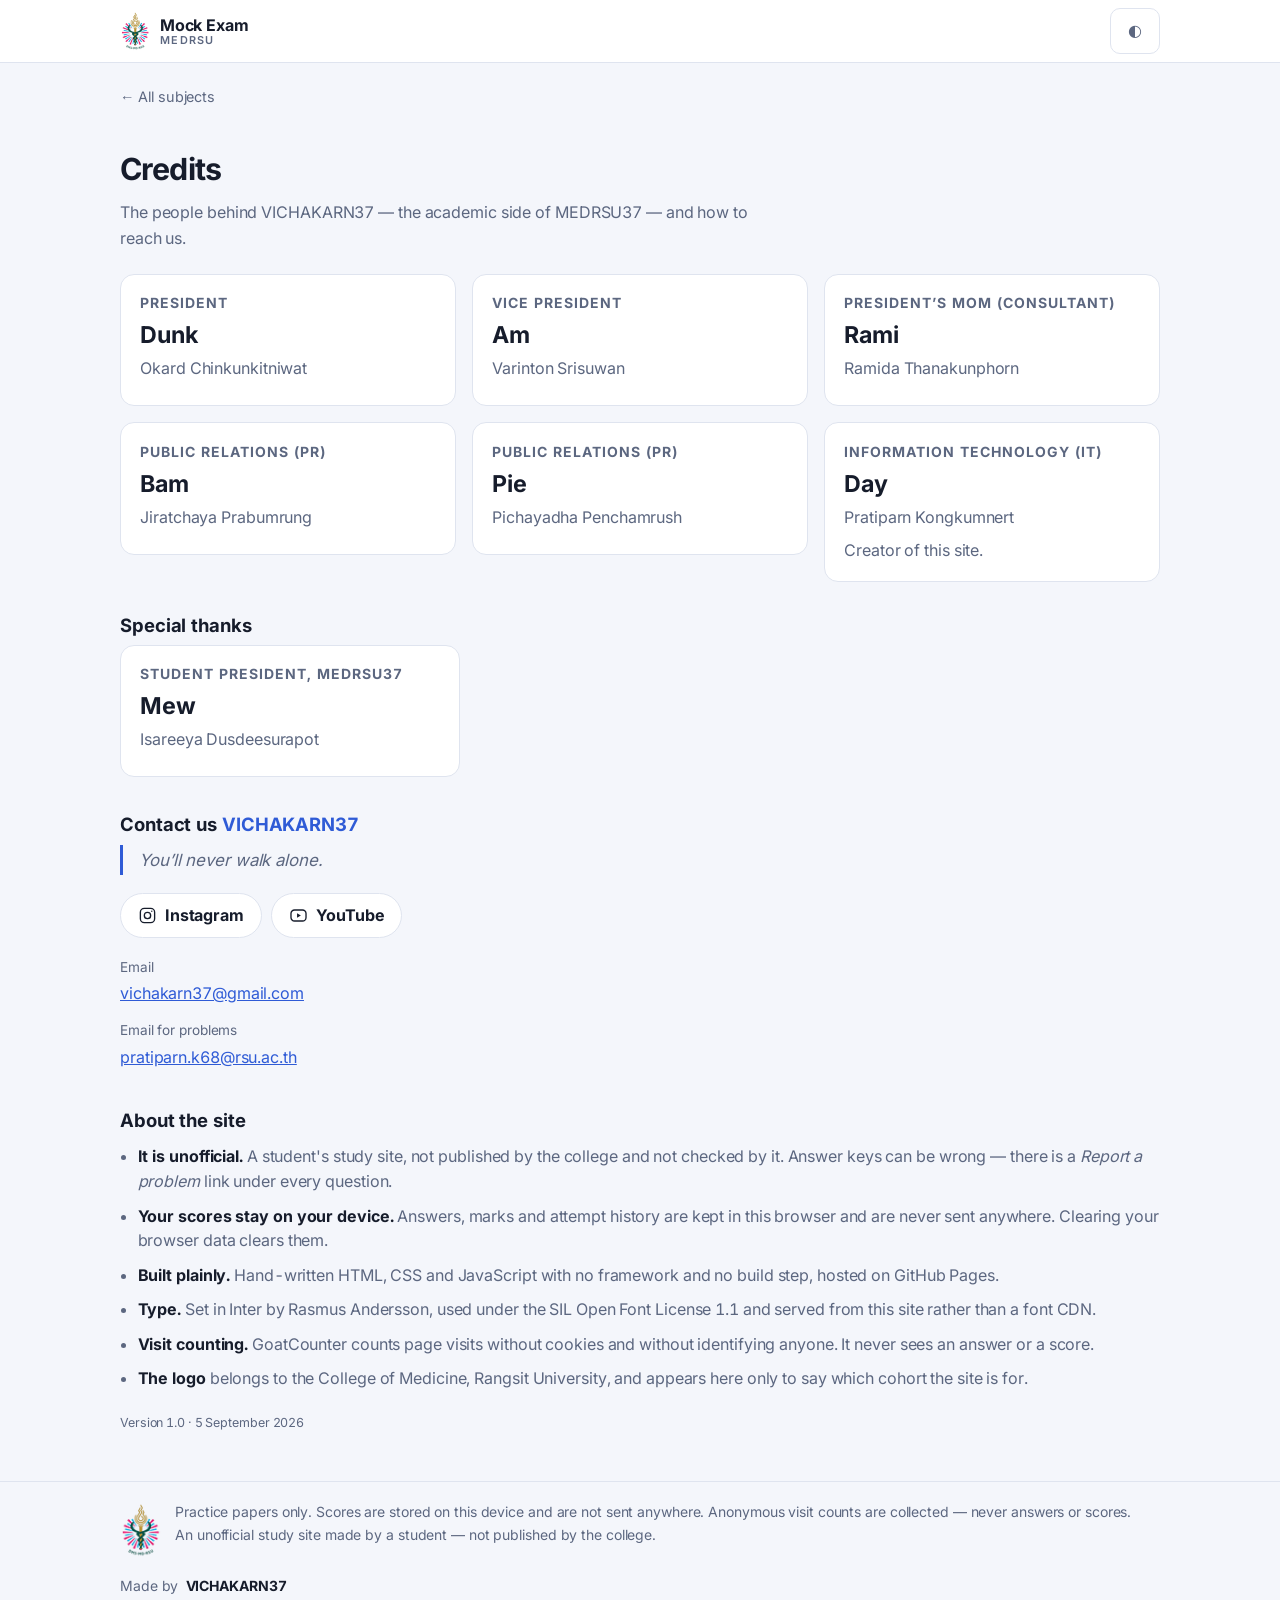
==== credit.html @ d777f61d "Credits page carries the site version Small type under the notes: Version 1.0 · 5 September 2026. Bu" ====
<!DOCTYPE html>
<html lang="en">
<head>
<meta charset="utf-8">
<meta name="viewport" content="width=device-width, initial-scale=1">
<title>Credits · MDS Mock Exam</title>
<link rel="icon" type="image/png" href="assets/img/favicon.png">
<link rel="stylesheet" href="assets/css/style.css">
<script>
/* Set the theme before first paint so dark-mode users never see a white flash. */
(function () {
  var t; try { t = JSON.parse(localStorage.getItem('mds-mock:theme')); } catch (e) {}
  if (!t) t = (window.matchMedia && matchMedia('(prefers-color-scheme: dark)').matches) ? 'dark' : 'light';
  document.documentElement.setAttribute('data-theme', t);
})();
</script>
</head>
<body>
<header class="site-header">
  <div class="wrap header-inner">
    <a class="brand" href="index.html">
      <img class="brand-logo" src="assets/img/medrsu-logo@64.png"
           srcset="assets/img/medrsu-logo@64.png 1x, assets/img/medrsu-logo.png 2x"
           alt="" width="45" height="64">
      <span class="brand-text">
        <span class="brand-name">Mock Exam</span>
        <span class="brand-sub">MEDRSU</span>
      </span>
    </a>
    <button id="themeToggle" class="ghost-btn" type="button" title="Toggle theme">◐</button>
  </div>
</header>

<main class="wrap">
  <nav class="crumb">
    <a href="index.html">← All subjects</a>
  </nav>

  <section class="hero">
    <h1>Credits</h1>
    <p class="lede">The people behind VICHAKARN37 — the academic side of MEDRSU37 —
      and how to reach us.</p>
  </section>

  <section class="credit-page">
    <div class="credit-card">
      <p class="credit-role small">President</p>
      <p class="credit-who">Dunk</p>
      <p class="credit-full muted">Okard Chinkunkitniwat</p>
    </div>

    <div class="credit-card">
      <p class="credit-role small">Vice President</p>
      <p class="credit-who">Am</p>
      <p class="credit-full muted">Varinton Srisuwan</p>
    </div>

    <div class="credit-card">
      <p class="credit-role small">President’s Mom (consultant)</p>
      <p class="credit-who">Rami</p>
      <p class="credit-full muted">Ramida Thanakunphorn</p>
    </div>

    <div class="credit-card">
      <p class="credit-role small">Public Relations (PR)</p>
      <p class="credit-who">Bam</p>
      <p class="credit-full muted">Jiratchaya Prabumrung</p>
    </div>

    <div class="credit-card">
      <p class="credit-role small">Public Relations (PR)</p>
      <p class="credit-who">Pie</p>
      <p class="credit-full muted">Pichayadha Penchamrush</p>
    </div>

    <!-- Tap this one enough times and it turns over. See assets/js/credit.js. -->
    <div class="credit-card egg-card" data-egg="creator">
      <div class="egg-face egg-front">
        <p class="credit-role small">Information Technology (IT)</p>
        <p class="credit-who">Day</p>
        <p class="credit-full muted">Pratiparn Kongkumnert</p>
        <p class="muted">Creator of this site.</p>
      </div>
    </div>
  </section>

  <section class="thanks">
    <h2>Special thanks</h2>
    <div class="credit-thanks">
      <div class="credit-card">
        <p class="credit-role small">Student President, MEDRSU37</p>
        <p class="credit-who">Mew</p>
        <p class="credit-full muted">Isareeya Dusdeesurapot</p>
      </div>
    </div>
  </section>

  <section class="contact">
    <h2>Contact us <span class="contact-who">VICHAKARN37</span></h2>
    <blockquote class="contact-quote">You’ll never walk alone.</blockquote>

    <div class="contact-btns">
      <a class="contact-btn" href="https://www.instagram.com/vichakarn37_/"
         target="_blank" rel="noopener">
        <svg viewBox="0 0 24 24" aria-hidden="true" fill="none" stroke="currentColor"
             stroke-width="1.7" stroke-linecap="round" stroke-linejoin="round">
          <rect x="3" y="3" width="18" height="18" rx="5"/>
          <circle cx="12" cy="12" r="4"/>
          <path d="M17.4 6.6h.01"/>
        </svg>
        Instagram
      </a>
      <a class="contact-btn" href="https://www.youtube.com/@Vichakarn37"
         target="_blank" rel="noopener">
        <svg viewBox="0 0 24 24" aria-hidden="true" fill="none" stroke="currentColor"
             stroke-width="1.7" stroke-linecap="round" stroke-linejoin="round">
          <rect x="2.5" y="5" width="19" height="14" rx="4.5"/>
          <path d="M10.2 9.2v5.6L15 12z" fill="currentColor" stroke="none"/>
        </svg>
        YouTube
      </a>
    </div>

    <dl class="contact-mail">
      <dt>Email</dt>
      <dd><a href="mailto:vichakarn37@gmail.com">vichakarn37@gmail.com</a></dd>
      <dt>Email for problems</dt>
      <dd><a href="mailto:pratiparn.k68@rsu.ac.th">pratiparn.k68@rsu.ac.th</a></dd>
    </dl>
  </section>

  <section class="credit-notes">
    <h2>About the site</h2>
    <ul class="credit-list">
      <li><strong>It is unofficial.</strong> A student's study site, not published
        by the college and not checked by it. Answer keys can be wrong — there is a
        <em>Report a problem</em> link under every question.</li>
      <li><strong>Your scores stay on your device.</strong> Answers, marks and
        attempt history are kept in this browser and are never sent anywhere. Clearing
        your browser data clears them.</li>
      <li><strong>Built plainly.</strong> Hand-written HTML, CSS and JavaScript with
        no framework and no build step, hosted on GitHub Pages.</li>
      <li><strong>Type.</strong> Set in Inter by Rasmus Andersson, used under the
        SIL Open Font License 1.1 and served from this site rather than a font CDN.</li>
      <li><strong>Visit counting.</strong> GoatCounter counts page visits without
        cookies and without identifying anyone. It never sees an answer or a score.</li>
      <li><strong>The logo</strong> belongs to the College of Medicine, Rangsit
        University, and appears here only to say which cohort the site is for.</li>
    </ul>

    <!-- Bumped by hand on each release. Worth having: when someone says the
         site looks wrong, this is how you tell a stale cache from a real bug. -->
    <p class="site-version small muted">Version 1.0 · 5 September 2026</p>
  </section>
</main>

<footer class="site-footer">
  <div class="wrap footer-inner">
    <div class="footer-brand">
      <img src="assets/img/medrsu-logo@64.png"
           srcset="assets/img/medrsu-logo@64.png 1x, assets/img/medrsu-logo.png 2x"
           alt="DMS-MD-RSU" width="45" height="64">
      <p class="muted small">Practice papers only. Scores are stored on this device and are not sent anywhere.<span id="privacyNote"></span><br>
        An unofficial study site made by a student — not published by the college.</p>
    </div>
    <p class="credit small">Made by <strong>VICHAKARN37</strong></p>
  </div>
</footer>

<script src="assets/js/store.js"></script>
<script src="assets/js/theme.js"></script>
<script src="assets/js/credit.js"></script>
<script src="assets/js/analytics.js"></script>
</body>
</html>
---- assets/css/style.css ----
/* ---------- typeface ----------
   Inter, served from this repo rather than from a font CDN. The site promises
   it contacts nobody, and a webfont link would quietly break that: every
   visitor's browser would tell Google's servers who was reading. Three weights,
   Latin only, about 72 KB in total. SIL Open Font License — see
   assets/fonts/Inter-LICENSE.txt. font-display: swap so text is readable
   immediately and simply re-renders when the font lands. */
@font-face {
  font-family: 'Inter'; font-style: normal; font-weight: 400; font-display: swap;
  src: url('../fonts/inter-latin-400-normal.woff2') format('woff2');
}
@font-face {
  font-family: 'Inter'; font-style: normal; font-weight: 600; font-display: swap;
  src: url('../fonts/inter-latin-600-normal.woff2') format('woff2');
}
@font-face {
  font-family: 'Inter'; font-style: normal; font-weight: 700; font-display: swap;
  src: url('../fonts/inter-latin-700-normal.woff2') format('woff2');
}

/* ---------- design tokens ---------- */
:root {
  --bg: #f4f6fb;
  --surface: #ffffff;
  --surface-2: #eef1f8;
  --text: #161c2b;
  --muted: #5c6780;
  --line: #dfe4ef;
  --accent: #2f5bd6;
  --accent-soft: #e5ecff;
  --good: #12855c;
  --good-soft: #dff5eb;
  --bad: #c0362c;
  --bad-soft: #fde8e6;
  --warn: #b0730c;
  --warn-soft: #fdf0d8;
  --shadow: 0 1px 2px rgba(20, 28, 50, .06), 0 8px 24px rgba(20, 28, 50, .07);
  --radius: 14px;
  --maxw: 1080px;
}
:root[data-theme="dark"] {
  --bg: #0e1220;
  --surface: #171d31;
  --surface-2: #202844;
  --text: #eef1f9;
  --muted: #a2acc6;
  --line: #2c3453;
  --accent: #7d9dff;
  --on-accent: #101733;
  --accent-soft: #222e57;
  --good: #48d29b;
  --good-soft: #14332a;
  --bad: #ff8b80;
  --bad-soft: #3a1f1e;
  --warn: #f0c069;
  --warn-soft: #372a13;
  --shadow: 0 1px 2px rgba(0, 0, 0, .4), 0 10px 28px rgba(0, 0, 0, .35);
}

* { box-sizing: border-box; }
html, body { margin: 0; padding: 0; }
body {
  background: var(--bg);
  color: var(--text);
  font: 16px/1.6 'Inter', -apple-system, BlinkMacSystemFont, "Segoe UI", Roboto,
        "Helvetica Neue", Arial, sans-serif;
  -webkit-font-smoothing: antialiased;
  /* Inter's own spacing, and figures that line up in a column of scores. */
  letter-spacing: -.006em;
  font-variant-numeric: tabular-nums;
}
.wrap { max-width: var(--maxw); margin: 0 auto; padding: 0 20px; }
.hidden { display: none !important; }
.muted { color: var(--muted); }
.small { font-size: .875rem; }
h1, h2, h3 { line-height: 1.25; margin: 0 0 .4em; }
h1 { font-size: 1.9rem; letter-spacing: -.02em; }
h2 { font-size: 1.15rem; }
a { color: var(--accent); }

/* ---------- buttons ---------- */
button, .primary-btn, .secondary-btn, .ghost-btn {
  font: inherit; cursor: pointer; border-radius: 10px;
  padding: .6rem 1.05rem; border: 1px solid transparent;
  transition: background .15s, border-color .15s, transform .05s;
  text-decoration: none; display: inline-flex; align-items: center; gap: .4rem;
}
button:active { transform: translateY(1px); }
.primary-btn { background: var(--accent); color: var(--on-accent, #fff); font-weight: 600; }
.primary-btn:hover { filter: brightness(1.07); }
.secondary-btn { background: var(--surface); color: var(--text); border-color: var(--line); }
.secondary-btn:hover { background: var(--surface-2); }
.ghost-btn { background: transparent; color: var(--muted); border-color: var(--line); }
.ghost-btn:hover { background: var(--surface-2); color: var(--text); }
.small.primary-btn, .small.secondary-btn, .ghost-btn.small { padding: .4rem .8rem; font-size: .875rem; }
button:disabled { opacity: .45; cursor: not-allowed; }

.card {
  background: var(--surface);
  border: 1px solid var(--line);
  border-radius: var(--radius);
  box-shadow: var(--shadow);
  padding: 1.5rem;
}

/* ---------- home ---------- */
.site-header { border-bottom: 1px solid var(--line); background: var(--surface); }
.header-inner { display: flex; align-items: center; justify-content: space-between; height: 62px; }
.brand {
  display: flex; align-items: center; gap: .65rem; font-weight: 700;
  color: inherit; text-decoration: none;      /* it is a link on the subject page */
}
/* The mark is finely detailed — rays, a caduceus, lettering — so it needs
   room to read as anything but a smudge. */
.brand-logo { height: 42px; width: auto; display: block; }
.brand-text { display: flex; flex-direction: column; line-height: 1.15; }
.brand-name { letter-spacing: -.01em; }
.brand-sub {
  font-size: .68rem; font-weight: 600; letter-spacing: .12em;
  color: var(--muted); text-transform: uppercase;
}
.footer-brand { display: flex; align-items: flex-start; gap: .9rem; min-width: 0; }
.footer-brand img { height: 58px; width: auto; flex: none; }
.footer-brand p { margin: 0; }
.hero { padding: 2.6rem 0 1.4rem; max-width: 640px; }
.lede { color: var(--muted); margin: 0; }

.subject-grid { padding-bottom: 1rem; }
.course { margin-bottom: 2.4rem; }

/* ---------- first screen: subjects by year ---------- */
.year { margin-bottom: 2.4rem; }
.year-head {
  display: flex; align-items: baseline; justify-content: space-between;
  gap: 1rem; flex-wrap: wrap; margin-bottom: .9rem;
  border-bottom: 1px solid var(--line); padding-bottom: .5rem;
}
.year-title {
  margin: 0; font-size: .82rem; text-transform: uppercase; letter-spacing: .09em;
  color: var(--muted); font-weight: 700;
}
.course-card {
  background: var(--surface); border: 1px solid var(--line); border-radius: var(--radius);
  box-shadow: var(--shadow); padding: 1.25rem; text-align: left; color: inherit;
  text-decoration: none; transition: transform .12s, border-color .12s;
  display: flex; flex-direction: column; gap: .7rem; align-items: stretch;
  border-left: 3px solid var(--card-accent, var(--accent));
}
.course-card:hover { transform: translateY(-2px); border-color: var(--card-accent, var(--accent)); }
.course-card .name { font-size: 1.05rem; font-weight: 650; }
.course-card .sub { margin-top: .15rem; }
/* An emoji renders differently on every device; a disc of the subject's colour
   around it gives it a consistent size and footing, and carries the colour. */
.course-icon {
  flex: none; width: 46px; height: 46px; border-radius: 13px;
  display: grid; place-items: center; font-size: 1.45rem; line-height: 1;
  background: var(--surface-2);
  background: color-mix(in srgb, var(--card-accent, var(--accent)) 15%, var(--surface));
}
.card-titles { min-width: 0; }
.course-go {
  margin-top: auto; font-size: .85rem; font-weight: 600;
  color: var(--card-accent, var(--accent));
}

/* ---------- second screen: one subject's papers ---------- */
.crumb { padding-top: 1.4rem; font-size: .9rem; }
.crumb a { color: var(--muted); text-decoration: none; }
.crumb a:hover { color: var(--text); }

/* The subject's own colour, washed across the top of its page. Browsers
   without color-mix keep the plain background, which is what it looked like
   before, so nothing is lost. */
.course-banner {
  border-bottom: 1px solid var(--line);
  background: var(--surface);
  background: color-mix(in srgb, var(--card-accent, var(--accent)) 9%, var(--bg));
  margin-bottom: 1.8rem;
}
.course-hero { display: flex; align-items: center; gap: 1.1rem; padding-bottom: 1.8rem; }
.course-hero h1 { margin-bottom: .25rem; }
.course-hero-icon {
  flex: none; width: 58px; height: 58px; border-radius: 16px;
  display: grid; place-items: center; font-size: 1.9rem; line-height: 1;
  background: var(--surface);
  background: color-mix(in srgb, var(--card-accent, var(--accent)) 16%, var(--surface));
  border: 1px solid var(--line);
  border-color: color-mix(in srgb, var(--card-accent, var(--accent)) 30%, var(--line));
}
@media (max-width: 480px) {
  .course-hero-icon { width: 46px; height: 46px; font-size: 1.5rem; border-radius: 13px; }
  .course-hero { gap: .8rem; }
}

/* ---------- links out to Drive and Notion ---------- */
.resources { padding-bottom: 2rem; }
.resources-title {
  font-size: .82rem; text-transform: uppercase; letter-spacing: .09em;
  color: var(--muted); font-weight: 700; margin: 0 0 .8rem;
  border-bottom: 1px solid var(--line); padding-bottom: .5rem;
}
.resource-row {
  display: grid; gap: 1rem;
  grid-template-columns: repeat(auto-fit, minmax(240px, 1fr));
}
.resource-card {
  display: flex; align-items: center; gap: .85rem;
  background: var(--surface); border: 1px solid var(--line); border-radius: var(--radius);
  padding: .95rem 1.1rem; text-decoration: none; color: inherit;
  transition: transform .12s, border-color .12s;
}
.resource-card:hover { transform: translateY(-2px); border-color: var(--accent); }
.resource-icon { font-size: 1.5rem; line-height: 1; }
.resource-text { display: flex; flex-direction: column; gap: .1rem; min-width: 0; }
.resource-name { font-weight: 650; }
.resource-go { margin-left: auto; color: var(--muted); font-size: 1.1rem; }
.course-head {
  display: flex; align-items: baseline; justify-content: space-between;
  gap: 1rem; flex-wrap: wrap; margin-bottom: .8rem;
  border-bottom: 1px solid var(--line); padding-bottom: .5rem;
}
.course-title { margin: 0; font-size: 1.05rem; letter-spacing: .01em; }
.course-title::before {
  content: ''; display: inline-block; width: 10px; height: 10px; border-radius: 3px;
  background: var(--card-accent, var(--accent)); margin-right: .55rem;
}
.subset-title {
  display: flex; align-items: baseline; justify-content: space-between;
  gap: 1rem; flex-wrap: wrap;
  font-size: .82rem; text-transform: uppercase; letter-spacing: .07em;
  color: var(--muted); font-weight: 700;
  margin: 1.4rem 0 .6rem;
}
.subset-title:first-of-type { margin-top: .2rem; }
.subset-count { text-transform: none; letter-spacing: 0; font-weight: 400; }
.course-grid {
  display: grid; gap: 1rem;
  grid-template-columns: repeat(auto-fill, minmax(270px, 1fr));
}
.card-head { display: flex; gap: .7rem; align-items: flex-start; }
/* Drawn icons take the colour of whatever they sit in, so a paper's icon is
   its subject's colour without anything being said twice. */
.icon-svg { width: 100%; height: 100%; display: block; }
.icon.has-icon { color: var(--card-accent, var(--accent)); }
.paper-icon.has-icon {
  flex: none; width: 34px; height: 34px; padding: 5px;
  border-radius: 10px;
  background: var(--surface-2);
  background: color-mix(in srgb, var(--card-accent, var(--accent)) 12%, var(--surface));
}
.course-icon.has-icon { padding: 11px; }
.course-hero-icon.has-icon { padding: 13px; }
.exam-title { display: flex; align-items: center; gap: .45rem; }
.title-icon { flex: none; width: 20px; height: 20px; }
.title-icon.has-icon { color: var(--accent); }
.chip.badge {
  background: var(--card-accent, var(--accent)); color: #fff;
  font-weight: 700; letter-spacing: .04em; text-transform: uppercase; font-size: .7rem;
}
:root[data-theme="dark"] .chip.badge { color: var(--surface); }
.card-head .icon { font-size: 1.6rem; line-height: 1.2; }
.subject-card .sub { margin-top: .1rem; }
.subject-card {
  background: var(--surface); border: 1px solid var(--line); border-radius: var(--radius);
  box-shadow: var(--shadow); padding: 1.25rem; text-align: left; color: inherit;
  text-decoration: none; transition: transform .12s, border-color .12s;
  display: flex; flex-direction: column; gap: .55rem; align-items: stretch;
  border-top: 3px solid var(--card-accent, var(--accent));
}
.subject-card:hover { background: var(--surface); transform: translateY(-2px); border-color: var(--card-accent, var(--accent)); }
.subject-card .icon { font-size: 1.7rem; }
.subject-card .name { font-size: 1.15rem; font-weight: 650; }
/* Papers describe themselves at very different lengths, and one long
   description used to stretch its whole row, leaving its neighbours mostly
   blank. Both the subtitle and the description are clamped so the cards stay
   comparable; the full text is on the paper's own start screen. */
/* Not flex: 1 — line-clamp is ignored on an element a flex parent has
   stretched, and the text then gets cropped mid-line instead of ending in an
   ellipsis. The chips take the slack instead, which also lines them up along
   the bottom of a row of cards. */
.subject-card .desc {
  color: var(--muted); font-size: .9rem;
  display: -webkit-box; -webkit-box-orient: vertical; -webkit-line-clamp: 4;
  line-clamp: 4; overflow: hidden;
}
.subject-card .chips { margin-top: auto; }
.subject-card .sub {
  display: -webkit-box; -webkit-box-orient: vertical; -webkit-line-clamp: 2;
  line-clamp: 2; overflow: hidden;
}
.chips { display: flex; flex-wrap: wrap; gap: .4rem; }
.chip {
  background: var(--surface-2); border-radius: 999px; padding: .18rem .6rem;
  font-size: .78rem; color: var(--muted); white-space: nowrap;
  max-width: 100%; overflow: hidden; text-overflow: ellipsis;
}
.chip.best { background: var(--good-soft); color: var(--good); font-weight: 600; }
.chip.best.below { background: var(--bad-soft); color: var(--bad); }
.chip.resume { background: var(--warn-soft); color: var(--warn); font-weight: 600; }
/* Question count and length: what you compare papers by, so they read as
   quiet metadata under the title rather than as another pill to scan past. */
.card-facts { margin-top: .15rem; font-variant-numeric: tabular-nums; }
.subject-card .sub { color: var(--muted); }

.stats-panel { padding-bottom: 3rem; }
.stats-head { display: flex; align-items: center; justify-content: space-between; gap: 1rem; }
.history-list { display: grid; gap: .5rem; }
.history-row {
  display: flex; align-items: center; justify-content: space-between; gap: 1rem;
  background: var(--surface); border: 1px solid var(--line); border-radius: 10px; padding: .7rem 1rem;
}
.history-row .score { font-weight: 700; }
.history-row .score.pass { color: var(--good); }
.history-row .score.fail { color: var(--bad); }
.site-footer { border-top: 1px solid var(--line); padding: 1.2rem 0 1.6rem; }
.footer-inner {
  display: flex; align-items: center; justify-content: space-between;
  gap: 1rem; flex-wrap: wrap;
}
.footer-inner p { margin: 0; }
.credit {
  color: var(--muted); white-space: nowrap;
  display: inline-flex; align-items: center; gap: .45rem;
}
.credit strong { color: var(--text); font-weight: 650; }
/* The way through to the credits page: small enough to be a footnote on the
   footer line, big enough to be a tap target on a phone. */
.credit-link {
  display: inline-flex; align-items: center; justify-content: center;
  width: 26px; height: 26px; flex: none;
  border: 1px solid var(--line); border-radius: 50%;
  color: var(--muted); text-decoration: none;
  transition: color .12s, border-color .12s;
}
.credit-link svg { width: 15px; height: 15px; display: block; }
.credit-link:hover, .credit-link:focus-visible { color: var(--accent); border-color: var(--accent); }

/* ---------- the credits page ---------- */
.credit-page {
  display: grid; gap: 1rem; margin-bottom: 2rem;
  grid-template-columns: repeat(auto-fit, minmax(260px, 1fr));
  /* Each card as tall as its own contents: one member has a note under their
     name, and stretching the whole row to match leaves the others hollow. */
  align-items: start;
}
.credit-card {
  background: var(--surface); border: 1px solid var(--line);
  border-radius: var(--radius); padding: 1.1rem 1.2rem;
}
.credit-card p { margin: 0; }
.credit-role {
  color: var(--muted); text-transform: uppercase;
  letter-spacing: .07em; font-weight: 650;
}
/* The nickname is what anyone in the cohort would actually call them, so it
   leads and the full name sits under it. */
.credit-who { font-size: 1.45rem; font-weight: 700; margin: .15rem 0 .1rem !important; }
.credit-full { margin-bottom: .4rem !important; }
.credit-card .muted + .muted { margin-top: .5rem !important; }

/* One card on its own, held to the width of a card in the grid above rather
   than stretched across the page as a lone full-width column would be. */
.credit-thanks {
  display: grid; grid-template-columns: minmax(0, 340px);
  margin-bottom: 2.2rem;
}

/* ---------- contact ---------- */
.contact { margin-bottom: 2.4rem; }
.contact h2 { margin-bottom: .2rem; }
.contact-who { color: var(--accent); }
.contact-quote {
  margin: .6rem 0 1.1rem; padding: .1rem 0 .1rem 1rem;
  border-left: 3px solid var(--accent);
  color: var(--muted); font-size: 1.05rem; font-style: italic;
}
.contact-btns { display: flex; flex-wrap: wrap; gap: .6rem; margin-bottom: 1.2rem; }
.contact-btn {
  display: inline-flex; align-items: center; gap: .5rem;
  background: var(--surface); border: 1px solid var(--line); border-radius: 999px;
  padding: .55rem 1.05rem; text-decoration: none; color: inherit; font-weight: 650;
  transition: transform .12s, border-color .12s, color .12s;
}
.contact-btn svg { width: 19px; height: 19px; flex: none; }
.contact-btn:hover, .contact-btn:focus-visible {
  transform: translateY(-2px); border-color: var(--accent); color: var(--accent);
}
/* Label above value, so a long address never has to share a line with its
   label on a phone. */
.contact-mail { margin: 0; display: grid; gap: .15rem; }
.contact-mail dt { color: var(--muted); font-size: .85rem; }
.contact-mail dd { margin: 0 0 .7rem; }
.contact-mail dd:last-child { margin-bottom: 0; }
.contact-mail a { color: var(--accent); overflow-wrap: anywhere; }

/* ---------- the credits-page easter egg ----------
   One card turns over to a photo when it is tapped enough times. The back is
   absolutely positioned, so the card keeps the height of its front and the
   grid does not shift when it flips. */
.egg-card { position: relative; perspective: 900px; cursor: pointer; user-select: none; }
.egg-face { transition: transform .5s cubic-bezier(.4, .1, .3, 1); backface-visibility: hidden; }
.egg-back {
  position: absolute; inset: 0; overflow: hidden;
  border-radius: var(--radius); transform: rotateY(180deg);
}
.egg-card.flipped .egg-front { transform: rotateY(180deg); }
.egg-card.flipped .egg-back { transform: rotateY(360deg); }
/* The card is a wide, short letterbox, so a portrait gets cropped to a band
   across it. Sitting that band above centre keeps a face in it rather than a
   chin and a collar. */
.egg-photo {
  width: 100%; height: 100%; display: block;
  object-fit: cover; object-position: center 32%;
}
/* A scrim under the words, so the line reads on a dark photo and a light one. */
.egg-caption {
  position: absolute; left: 0; right: 0; bottom: 0; margin: 0;
  padding: 1.6rem .9rem .7rem; color: #fff; font-weight: 650; font-size: .92rem;
  background: linear-gradient(to top, rgba(0, 0, 0, .72), rgba(0, 0, 0, 0));
}
@keyframes egg-nudge {
  0%, 100% { transform: scale(1); }
  40%      { transform: scale(.975); }
}
.egg-card.nudge:not(.flipped) { animation: egg-nudge .18s ease-out; }
@media (prefers-reduced-motion: reduce) {
  /* No turn and no squeeze: the photo simply appears. */
  .egg-face, .egg-card.flipped .egg-front, .egg-card.flipped .egg-back { transition: none; transform: none; }
  .egg-card.flipped .egg-front { visibility: hidden; }
  .egg-card.nudge:not(.flipped) { animation: none; }
}

.credit-notes { margin-bottom: 3rem; }
/* Quieter than the notes above it: something to read out when a page looks
   wrong, not something to notice on the way past. */
.site-version {
  margin: 1.4rem 0 0; font-size: .78rem;
  font-variant-numeric: tabular-nums;
}
.credit-list { margin: .8rem 0 0; padding-left: 1.1rem; display: grid; gap: .6rem; }
.credit-list li { color: var(--muted); line-height: 1.55; }
.credit-list strong { color: var(--text); }

/* ---------- start screen: which lectures to sit ---------- */
.lecture-head {
  display: flex; align-items: baseline; justify-content: space-between; gap: 1rem;
}
.lecture-head h2 { margin: 0; }
.lecture-options {
  display: grid; gap: .5rem; margin: .8rem 0 .6rem;
  grid-template-columns: repeat(auto-fill, minmax(240px, 1fr));
}
.lecture-opt {
  display: flex; align-items: flex-start; gap: .6rem; min-width: 0;
  background: var(--surface-2); border: 1px solid var(--line); border-radius: 10px;
  padding: .6rem .75rem; cursor: pointer;
}
.lecture-opt.selected { border-color: var(--accent); }
.lecture-opt input { margin: .15rem 0 0; flex: none; accent-color: var(--accent); }
.lecture-opt-text { display: flex; flex-direction: column; gap: .1rem; min-width: 0; }
.lecture-opt-name { font-size: .9rem; }

/* ---------- the companion ----------
   A study buddy — a photo from assets/img/companion/, or a drawn cat when
   there are none — that climbs into the corner after a long quiet spell on one
   question. It sits above the page but takes no clicks except its own, so it
   can never swallow a tap meant for an answer or the Next button. */
.companion {
  position: fixed; right: 16px; bottom: 18px; z-index: 30;
  display: flex; align-items: flex-end; gap: .5rem;
  color: var(--accent); cursor: pointer;
  transition: opacity .25s, transform .25s;
}
.companion.hidden { display: none !important; }
.companion-face { display: block; }
.cat-svg { width: 62px; height: auto; }
/* A photo is shown whole, never cropped: half of these have writing on them,
   and a square crop would cut the joke in half. So it keeps its own shape and
   is only bounded — tall ones by the height, wide ones by the width. */
.companion-photo {
  width: auto; height: auto;
  max-width: 132px; max-height: 104px;
  border-radius: 12px; background: var(--surface);
  border: 2px solid var(--surface); box-shadow: var(--shadow);
}
.companion-bubble {
  margin: 0 0 .6rem; max-width: 46vw;
  background: var(--surface); color: var(--text);
  border: 1px solid var(--line); border-radius: 12px 12px 2px 12px;
  box-shadow: var(--shadow); padding: .5rem .7rem;
  font-size: .82rem; line-height: 1.35;
}
/* A picture that already has writing on it comes with no bubble at all. */
.companion-bubble.gone { display: none; }

/* It arrives the size of the page and shrinks into the corner over a couple of
   seconds. Scaling from its own bottom-right corner means it grows up and
   across the page and lands back exactly where it rests, with no drift. */
@keyframes cat-arrive {
  /* It holds at full size for the first stretch — an ease that starts fast
     swallows the big moment in a blink — then comes down and settles. */
  0%   { transform: scale(var(--cat-scale, 6)); opacity: .13; }
  22%  { transform: scale(calc(var(--cat-scale, 6) * .88)); opacity: .26; }
  65%  { opacity: .62; }
  92%  { transform: scale(.95); opacity: 1; }
  100% { transform: scale(1); opacity: 1; }
}
@keyframes cat-blink {
  0%, 92%, 100% { transform: scaleY(1); }
  95%           { transform: scaleY(.12); }
}
/* The bubble waits for the cat to be nearly down before speaking. */
@keyframes cat-speak {
  0%, 72% { opacity: 0; transform: translateY(6px); }
  100%    { opacity: 1; transform: translateY(0); }
}
.companion.is-in .companion-face {
  transform-origin: 100% 100%;
  animation: cat-arrive 3s cubic-bezier(.45, .05, .3, 1) both;
}
.companion.is-in .companion-bubble { animation: cat-speak 3s ease-out both; }
.cat-eye { transform-box: fill-box; transform-origin: center; animation: cat-blink 5.5s infinite; }
.cat-eye:last-of-type { animation-delay: .12s; }

@media (prefers-reduced-motion: reduce) {
  .companion.is-in .companion-face,
  .companion.is-in .companion-bubble { animation: none; }
  .cat-eye { animation: none; }
}
@media (max-width: 560px) {
  .cat-svg { width: 50px; }
  .companion-photo { max-width: 104px; max-height: 84px; }
  .companion { right: 10px; bottom: 12px; }
  .companion-bubble { max-width: 50vw; font-size: .78rem; }
}

/* ---------- results: how each lecture went ---------- */
.breakdown {
  background: var(--surface); border: 1px solid var(--line); border-radius: var(--radius);
  box-shadow: var(--shadow); padding: 1.25rem; margin-bottom: 1.5rem;
  /* The review list is a grid, and a grid item will not shrink below its own
     content unless told to. Without this the longest lecture name — which does
     not wrap — widens the whole page on a phone. */
  min-width: 0;
}
.breakdown-head h2 { margin: 0 0 .25rem; font-size: 1.05rem; }
.breakdown-head p { margin: 0 0 1rem; }
.breakdown-list { display: grid; gap: .8rem; }
.breakdown-list { min-width: 0; }
.breakdown-row { min-width: 0; }
.breakdown-label {
  display: flex; align-items: baseline; justify-content: space-between;
  gap: .8rem; margin-bottom: .3rem; min-width: 0;
}
.breakdown-name {
  font-size: .92rem; min-width: 0;
  overflow: hidden; text-overflow: ellipsis; white-space: nowrap;
}
.breakdown-score { font-size: .85rem; font-weight: 650; white-space: nowrap; margin-left: auto; }
.breakdown-drill {
  flex: none; border: 1px solid var(--line); background: var(--surface-2);
  color: var(--muted); border-radius: 999px; padding: .1rem .6rem;
  font-size: .78rem; font-weight: 600; cursor: pointer; font-family: inherit;
}
.breakdown-drill:hover { border-color: var(--accent); color: var(--accent); }
.subset-note { margin: -.4rem 0 .8rem; font-size: .9rem; }
.breakdown-bar {
  height: 8px; border-radius: 999px; background: var(--surface-2); overflow: hidden;
}
.breakdown-fill { height: 100%; border-radius: 999px; }
.breakdown-row.bad  .breakdown-fill  { background: var(--bad); }
.breakdown-row.warn .breakdown-fill  { background: var(--warn); }
.breakdown-row.good .breakdown-fill  { background: var(--good); }
.breakdown-row.bad  .breakdown-score { color: var(--bad); }
.breakdown-row.warn .breakdown-score { color: var(--warn); }
.breakdown-row.good .breakdown-score { color: var(--good); }

/* ---------- exam chrome ---------- */
.exam-body { padding-top: 0; }
.exam-header { position: sticky; top: 0; z-index: 20; background: var(--surface); border-bottom: 1px solid var(--line); }
.exam-header-inner {
  max-width: 1240px; margin: 0 auto; padding: .7rem 20px;
  display: flex; align-items: center; justify-content: space-between; gap: 1rem;
}
.exam-id { display: flex; align-items: center; gap: .8rem; min-width: 0; flex: 1; }
.exam-id > div { min-width: 0; }
.back-link {
  text-decoration: none; font-size: 1.2rem; color: var(--muted);
  border: 1px solid var(--line); border-radius: 8px; padding: .1rem .55rem;
}
.exam-title { font-weight: 650; white-space: nowrap; overflow: hidden; text-overflow: ellipsis; }
.exam-tools { display: flex; align-items: center; gap: .5rem; flex: none; }
.timer {
  font-variant-numeric: tabular-nums; font-weight: 700; font-size: 1.05rem;
  background: var(--surface-2); border-radius: 8px; padding: .35rem .7rem; min-width: 88px; text-align: center;
}
.timer.warning { background: var(--warn-soft); color: var(--warn); }
.timer.danger { background: var(--bad-soft); color: var(--bad); animation: pulse 1s infinite; }
@keyframes pulse { 50% { opacity: .55; } }
.progress-rail { height: 3px; background: var(--surface-2); }
.progress-fill { height: 100%; width: 0; background: var(--accent); transition: width .25s; }

.screen { padding: 1.6rem 0 3rem; }
.intro-card { max-width: 720px; margin: 0 auto; }
.fact-list { list-style: none; padding: 0; margin: 1.2rem 0; display: grid; gap: .5rem; grid-template-columns: repeat(auto-fit, minmax(150px, 1fr)); }
.fact-list li { background: var(--surface-2); border-radius: 10px; padding: .7rem .9rem; }
.fact-list .k { display: block; font-size: .75rem; text-transform: uppercase; letter-spacing: .06em; color: var(--muted); }
.fact-list .v { font-weight: 650; }
.pace { margin: 1.4rem 0; }
.pace h2 { font-size: .8rem; text-transform: uppercase; letter-spacing: .07em; color: var(--muted); }
.pace-options { display: flex; flex-wrap: wrap; gap: .4rem; margin: .5rem 0 .6rem; }
.pace-btn {
  background: var(--surface); border: 1px solid var(--line); color: var(--text);
  border-radius: 10px; padding: .45rem .85rem; font-size: .9rem;
}
.pace-btn:hover { border-color: var(--accent); background: var(--accent-soft); }
.pace-btn.selected {
  background: var(--accent); border-color: var(--accent);
  color: var(--on-accent, #fff); font-weight: 650;
}
.pace p { margin: 0; }
.mode-options { display: grid; gap: .5rem; grid-template-columns: repeat(auto-fit, minmax(230px, 1fr)); margin-top: .5rem; }
.mode-btn {
  display: block; text-align: left; background: var(--surface); color: var(--text);
  border: 1px solid var(--line); border-radius: 12px; padding: .8rem .9rem;
}
.mode-btn:hover { border-color: var(--accent); background: var(--accent-soft); }
.mode-btn.selected { border-color: var(--accent); box-shadow: inset 0 0 0 1px var(--accent); background: var(--accent-soft); }
.mode-name { display: block; font-weight: 650; margin-bottom: .1rem; }
.mode-blurb { display: block; font-size: .82rem; color: var(--muted); line-height: 1.45; }
.mode-btn.selected .mode-blurb { color: var(--text); opacity: .8; }

/* practice mode: the answer revealed under the question */
.option.is-correct { border-color: var(--good); background: var(--good-soft); }
.option.is-chosen-wrong { border-color: var(--bad); background: var(--bad-soft); }
.option .mark { margin-left: auto; font-size: .8rem; font-weight: 650; white-space: nowrap; padding-left: .6rem; }
.option.is-correct .mark { color: var(--good); }
.option.is-chosen-wrong .mark { color: var(--bad); }
.reveal { margin-top: 1rem; padding-top: .9rem; border-top: 1px solid var(--line); }
.reveal .explanation { margin-top: .6rem; }
.timer.tally { background: var(--accent-soft); color: var(--accent); }

/* ---------- question reports ---------- */
.report-btn {
  background: none; border: 0; padding: .35rem 0; margin-top: .9rem;
  color: var(--muted); font-size: .8rem; text-decoration: underline;
  text-underline-offset: 3px; align-self: flex-start;
}
.report-btn:hover { color: var(--bad); }
.review-item .report-btn { margin-top: .6rem; }
.report-issues { display: grid; gap: .4rem; margin: .9rem 0; }
.report-issues .pace-btn { text-align: left; justify-content: flex-start; }
.report-comment {
  width: 100%; font: inherit; padding: .7rem .9rem; border-radius: 10px;
  border: 1px solid var(--line); background: var(--surface); color: var(--text);
  resize: vertical; margin-bottom: .6rem;
}
.report-comment:focus, .report-name:focus { outline: 2px solid var(--accent); outline-offset: 1px; }
.report-target { margin: 0 0 .2rem; }
#reportModal .modal-box { max-width: 480px; }
.toast {
  position: fixed; left: 50%; bottom: 24px; transform: translateX(-50%);
  background: var(--text); color: var(--bg); padding: .7rem 1.1rem;
  border-radius: 10px; box-shadow: var(--shadow); z-index: 60;
  font-size: .9rem; max-width: calc(100vw - 40px); text-align: center;
  transition: opacity .5s;
}
.toast.leaving { opacity: 0; }

.rules ul { color: var(--muted); padding-left: 1.1rem; margin: .4rem 0 0; }
.rules li { margin-bottom: .3rem; }
.intro-actions { display: flex; flex-wrap: wrap; gap: .6rem; margin-top: 1.6rem; }

/* ---------- paper layout ---------- */
.exam-layout {
  max-width: 1240px; margin: 0 auto; padding: 1.4rem 20px 3rem;
  display: grid; gap: 1.2rem; grid-template-columns: minmax(0, 1fr) 250px; align-items: start;
}
.question-card { min-height: 340px; }
.q-meta {
  display: flex; align-items: flex-start; justify-content: space-between;
  gap: .8rem; margin-bottom: .9rem;
}
.q-number { font-size: .8rem; text-transform: uppercase; letter-spacing: .07em; color: var(--muted); font-weight: 650; flex: none; padding-top: .15rem; }
.q-tags { display: flex; gap: .4rem; flex-wrap: wrap; justify-content: flex-end; min-width: 0; }
.q-tags .chip.section { max-width: 22ch; }
/* The paper's header is cramped, so a lecture name is clipped short there. The
   review card is the full width of the page, so it can show the whole name —
   and knowing the lecture is the point of the tag. It still truncates on a
   narrow screen, where .chip's own max-width takes over. */
.review-item .q-tags .chip.section { max-width: none; }
.passage {
  background: var(--surface-2); border-left: 3px solid var(--accent);
  border-radius: 8px; padding: .8rem 1rem; margin-bottom: 1rem; white-space: pre-wrap;
}
.q-warning {
  display: flex; gap: .55rem; align-items: flex-start;
  background: var(--warn-soft); color: var(--warn);
  border-radius: 10px; padding: .6rem .8rem; margin-bottom: .9rem;
  font-size: .85rem; line-height: 1.45;
}
.q-warning-icon { flex: none; font-size: .95rem; line-height: 1.35; }
.review-item .q-warning { margin: .4rem 0 .8rem; }
.q-stem { font-size: 1.1rem; font-weight: 550; margin-bottom: 1.1rem; white-space: pre-wrap; }
.q-image { max-width: 100%; border-radius: 10px; border: 1px solid var(--line); margin-bottom: 1rem; }
.options { display: grid; gap: .55rem; }
.option {
  display: flex; gap: .75rem; align-items: flex-start; cursor: pointer;
  border: 1px solid var(--line); border-radius: 10px; padding: .8rem .9rem; background: var(--surface);
}
.option:hover { border-color: var(--accent); background: var(--accent-soft); }
.option input { margin: .25rem 0 0; accent-color: var(--accent); flex: none; }
.option.selected { border-color: var(--accent); background: var(--accent-soft); }
.option .letter { font-weight: 700; flex: none; min-width: 1.2em; }
.short-input {
  width: 100%; font: inherit; padding: .7rem .9rem; border-radius: 10px;
  border: 1px solid var(--line); background: var(--surface); color: var(--text);
}
.short-input:focus { outline: 2px solid var(--accent); outline-offset: 1px; }
.hint { margin-top: .6rem; }

.question-nav { display: flex; gap: .6rem; margin-top: 1rem; flex-wrap: wrap; }
.question-nav .primary-btn { margin-left: auto; }
.flagged-on { background: var(--warn-soft); color: var(--warn); border-color: var(--warn); }

.palette { position: sticky; top: 84px; }
.palette-title { font-size: .8rem; text-transform: uppercase; letter-spacing: .07em; color: var(--muted); }
.palette-grid { display: grid; grid-template-columns: repeat(5, 1fr); gap: .4rem; margin-bottom: .9rem; }
.palette-grid.sec-label { display: block; }
.pal-section { grid-column: 1 / -1; font-size: .72rem; text-transform: uppercase; letter-spacing: .06em; color: var(--muted); margin-top: .5rem; }
.pal-btn {
  padding: .45rem 0; border-radius: 8px; border: 1px solid var(--line);
  background: var(--surface); font-size: .85rem; justify-content: center;
}
.pal-btn.answered { background: var(--accent-soft); border-color: var(--accent); color: var(--accent); font-weight: 650; }
.pal-btn.flagged { border-color: var(--warn); box-shadow: inset 0 -3px 0 var(--warn); }
.pal-btn.current { outline: 2px solid var(--text); outline-offset: 1px; }
.legend { list-style: none; padding: 0; margin: 0 0 .6rem; display: grid; gap: .3rem; font-size: .8rem; color: var(--muted); }
.legend li { display: flex; align-items: center; gap: .5rem; }
.dot { width: 12px; height: 12px; border-radius: 4px; border: 1px solid var(--line); display: inline-block; }
.dot.answered { background: var(--accent-soft); border-color: var(--accent); }
.dot.flagged { border-color: var(--warn); box-shadow: inset 0 -3px 0 var(--warn); }

/* ---------- results ---------- */
.result-card { text-align: center; }
.score-ring {
  width: 150px; height: 150px; border-radius: 50%; margin: .5rem auto 1rem;
  display: grid; place-items: center; background: conic-gradient(var(--ring-color) var(--ring-deg), var(--surface-2) 0);
}
.score-ring .inner {
  width: 118px; height: 118px; border-radius: 50%; background: var(--surface);
  display: grid; place-items: center; line-height: 1.1;
}
.score-ring .pct { font-size: 2.1rem; font-weight: 700; }
.score-ring .of { font-size: .78rem; color: var(--muted); }
.verdict { font-weight: 700; letter-spacing: .06em; text-transform: uppercase; font-size: .95rem; }
.verdict.pass { color: var(--good); }
.verdict.fail { color: var(--bad); }
.result-stats { display: flex; flex-wrap: wrap; gap: .5rem; justify-content: center; margin: 1rem 0; }
.result-actions { display: flex; gap: .6rem; justify-content: center; flex-wrap: wrap; }
.review-list { display: grid; gap: .8rem; margin-top: 1.6rem; }
/* Same as the breakdown panel: a grid item will not shrink below its own
   content unless told to, and the lecture tag inside is a long unbroken name. */
.review-item { border-left: 4px solid var(--line); min-width: 0; }
.review-item .q-meta { min-width: 0; }
.review-item.correct { border-left-color: var(--good); }
.review-item.wrong { border-left-color: var(--bad); }
.review-item.blank { border-left-color: var(--muted); }
.tag { border-radius: 999px; padding: .15rem .6rem; font-size: .75rem; font-weight: 650; }
.tag.correct { background: var(--good-soft); color: var(--good); }
.tag.wrong { background: var(--bad-soft); color: var(--bad); }
.tag.blank { background: var(--surface-2); color: var(--muted); }
.answer-line { margin: .35rem 0; }
.answer-line .k { color: var(--muted); font-size: .85rem; margin-right: .35rem; }
.explanation { background: var(--surface-2); border-radius: 10px; padding: .8rem .9rem; margin-top: .7rem; white-space: pre-wrap; }
.opt-review { display: grid; gap: .35rem; margin: .6rem 0; }
.opt-review div { padding: .45rem .7rem; border-radius: 8px; border: 1px solid var(--line); }
.opt-review .is-correct { background: var(--good-soft); border-color: var(--good); }
.opt-review .is-chosen-wrong { background: var(--bad-soft); border-color: var(--bad); }

/* ---------- modal ---------- */
.modal { position: fixed; inset: 0; background: rgba(9, 13, 25, .55); display: grid; place-items: center; z-index: 50; padding: 20px; }
.modal-box { max-width: 420px; width: 100%; }
.modal-actions { display: flex; gap: .6rem; justify-content: flex-end; margin-top: 1.2rem; }

@media (max-width: 860px) {
  .exam-layout { grid-template-columns: minmax(0, 1fr); }
  .palette { position: static; order: -1; }
  .palette.collapsed { display: none; }
  .palette-grid { grid-template-columns: repeat(8, 1fr); }
  h1 { font-size: 1.55rem; }
}
/* The navigator folds away at any width, so the toggle is always offered and
   the question takes the whole width when it is gone. */
.palette.collapsed { display: none; }
/* Wider than the question had with the navigator beside it — hiding it is
   meant to give the question room — but still short of a full-width line of
   text on a big monitor. */
body.palette-off .exam-layout { grid-template-columns: minmax(0, 1fr); max-width: 1080px; }
@media (max-width: 620px) {
  .exam-header-inner { padding: .55rem 14px; gap: .5rem; }
  .exam-sub { display: none; }
  .exam-title { font-size: .95rem; }
  .timer { min-width: 0; padding: .3rem .5rem; font-size: .95rem; }
  .back-link { padding: .05rem .45rem; }
  .exam-tools { gap: .35rem; }
  .exam-tools .ghost-btn.small, .exam-tools .primary-btn.small { padding: .35rem .55rem; font-size: .8rem; }
  .exam-layout, .wrap { padding-left: 14px; padding-right: 14px; }
  .card { padding: 1.1rem; }
  .question-nav .primary-btn { margin-left: 0; width: 100%; justify-content: center; }
}
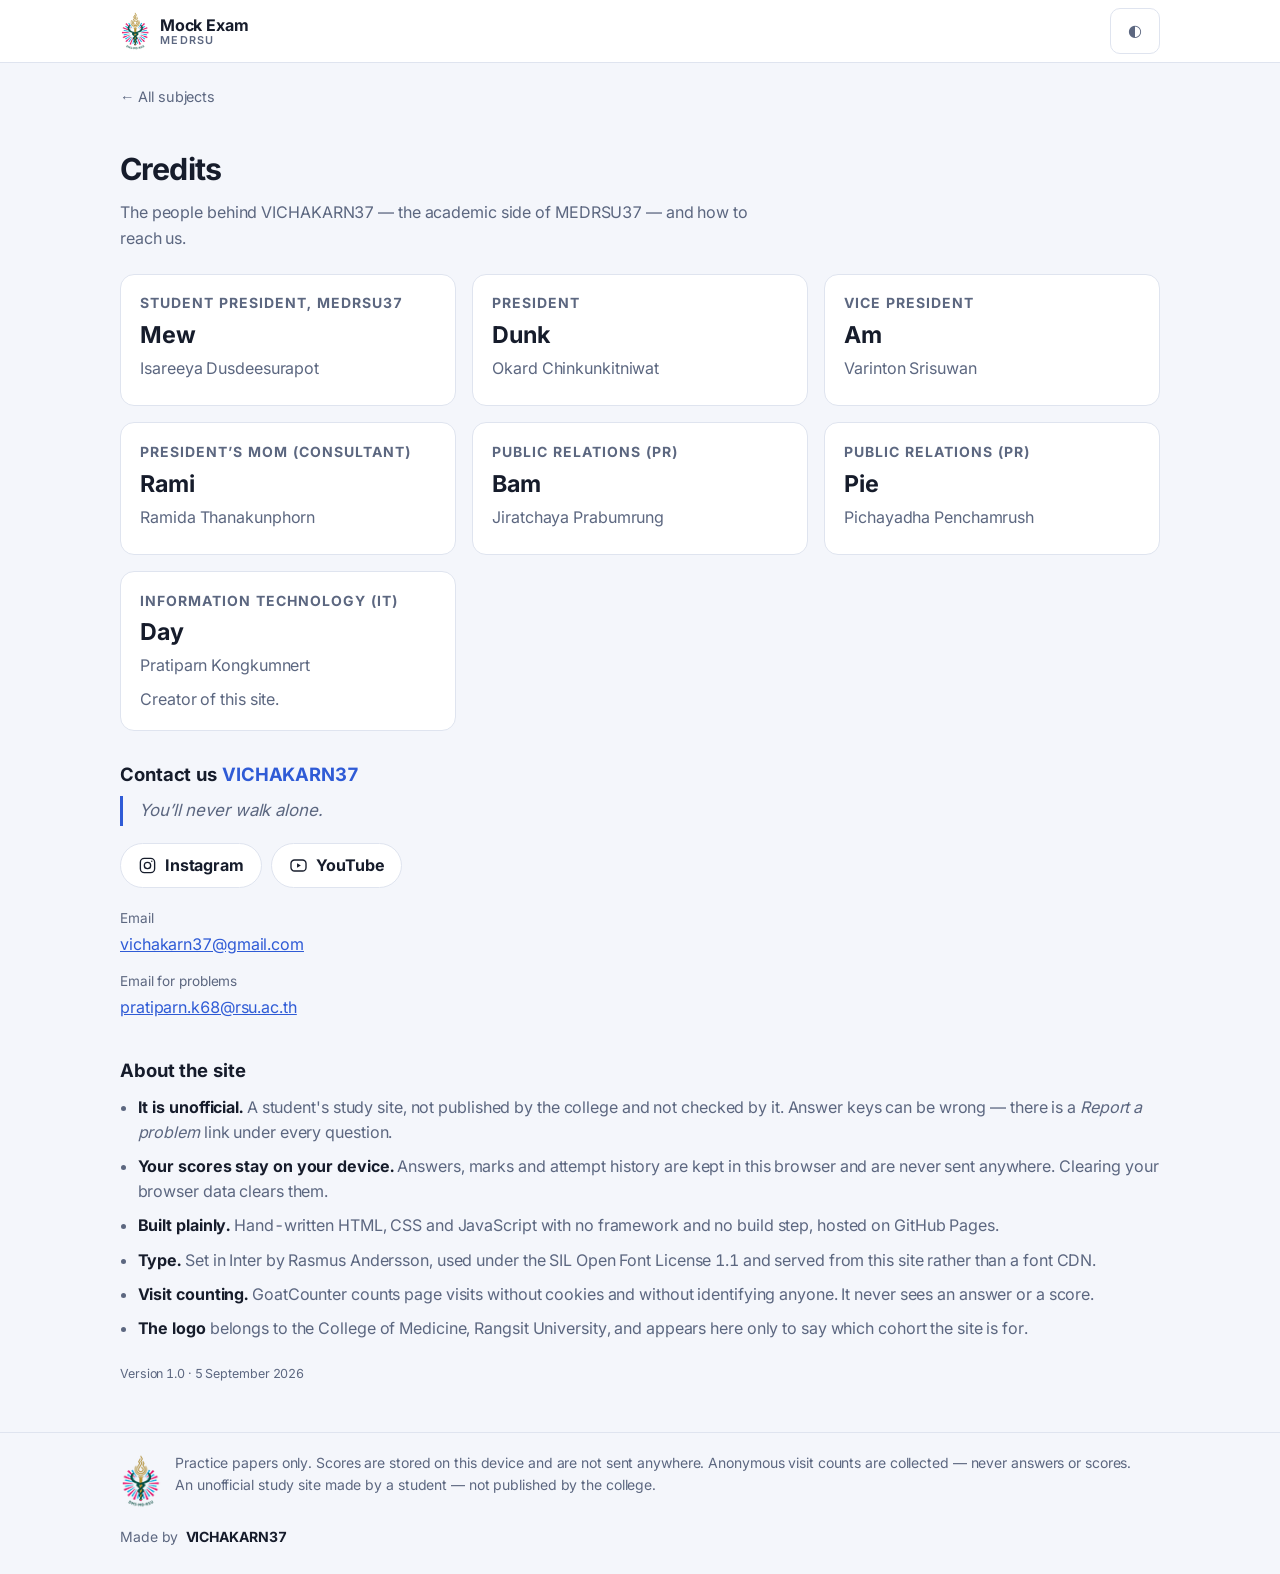
==== commit 5144d6ce: "Mew joins the committee rather than sitting in a section of her own Moved into the grid with everyon" ====
--- a/credit.html
+++ b/credit.html
@@ -44,6 +44,12 @@
 
   <section class="credit-page">
     <div class="credit-card">
+      <p class="credit-role small">Student President, MEDRSU37</p>
+      <p class="credit-who">Mew</p>
+      <p class="credit-full muted">Isareeya Dusdeesurapot</p>
+    </div>
+
+    <div class="credit-card">
       <p class="credit-role small">President</p>
       <p class="credit-who">Dunk</p>
       <p class="credit-full muted">Okard Chinkunkitniwat</p>
@@ -80,17 +86,6 @@
         <p class="credit-who">Day</p>
         <p class="credit-full muted">Pratiparn Kongkumnert</p>
         <p class="muted">Creator of this site.</p>
-      </div>
-    </div>
-  </section>
-
-  <section class="thanks">
-    <h2>Special thanks</h2>
-    <div class="credit-thanks">
-      <div class="credit-card">
-        <p class="credit-role small">Student President, MEDRSU37</p>
-        <p class="credit-who">Mew</p>
-        <p class="credit-full muted">Isareeya Dusdeesurapot</p>
       </div>
     </div>
   </section>
@@ -169,6 +164,7 @@
 
 <script src="assets/js/store.js"></script>
 <script src="assets/js/theme.js"></script>
+<script src="assets/js/photos.js"></script>
 <script src="assets/js/credit.js"></script>
 <script src="assets/js/analytics.js"></script>
 </body>
--- a/assets/css/style.css
+++ b/assets/css/style.css
@@ -357,13 +357,6 @@
 .credit-who { font-size: 1.45rem; font-weight: 700; margin: .15rem 0 .1rem !important; }
 .credit-full { margin-bottom: .4rem !important; }
 .credit-card .muted + .muted { margin-top: .5rem !important; }
-
-/* One card on its own, held to the width of a card in the grid above rather
-   than stretched across the page as a lone full-width column would be. */
-.credit-thanks {
-  display: grid; grid-template-columns: minmax(0, 340px);
-  margin-bottom: 2.2rem;
-}
 
 /* ---------- contact ---------- */
 .contact { margin-bottom: 2.4rem; }
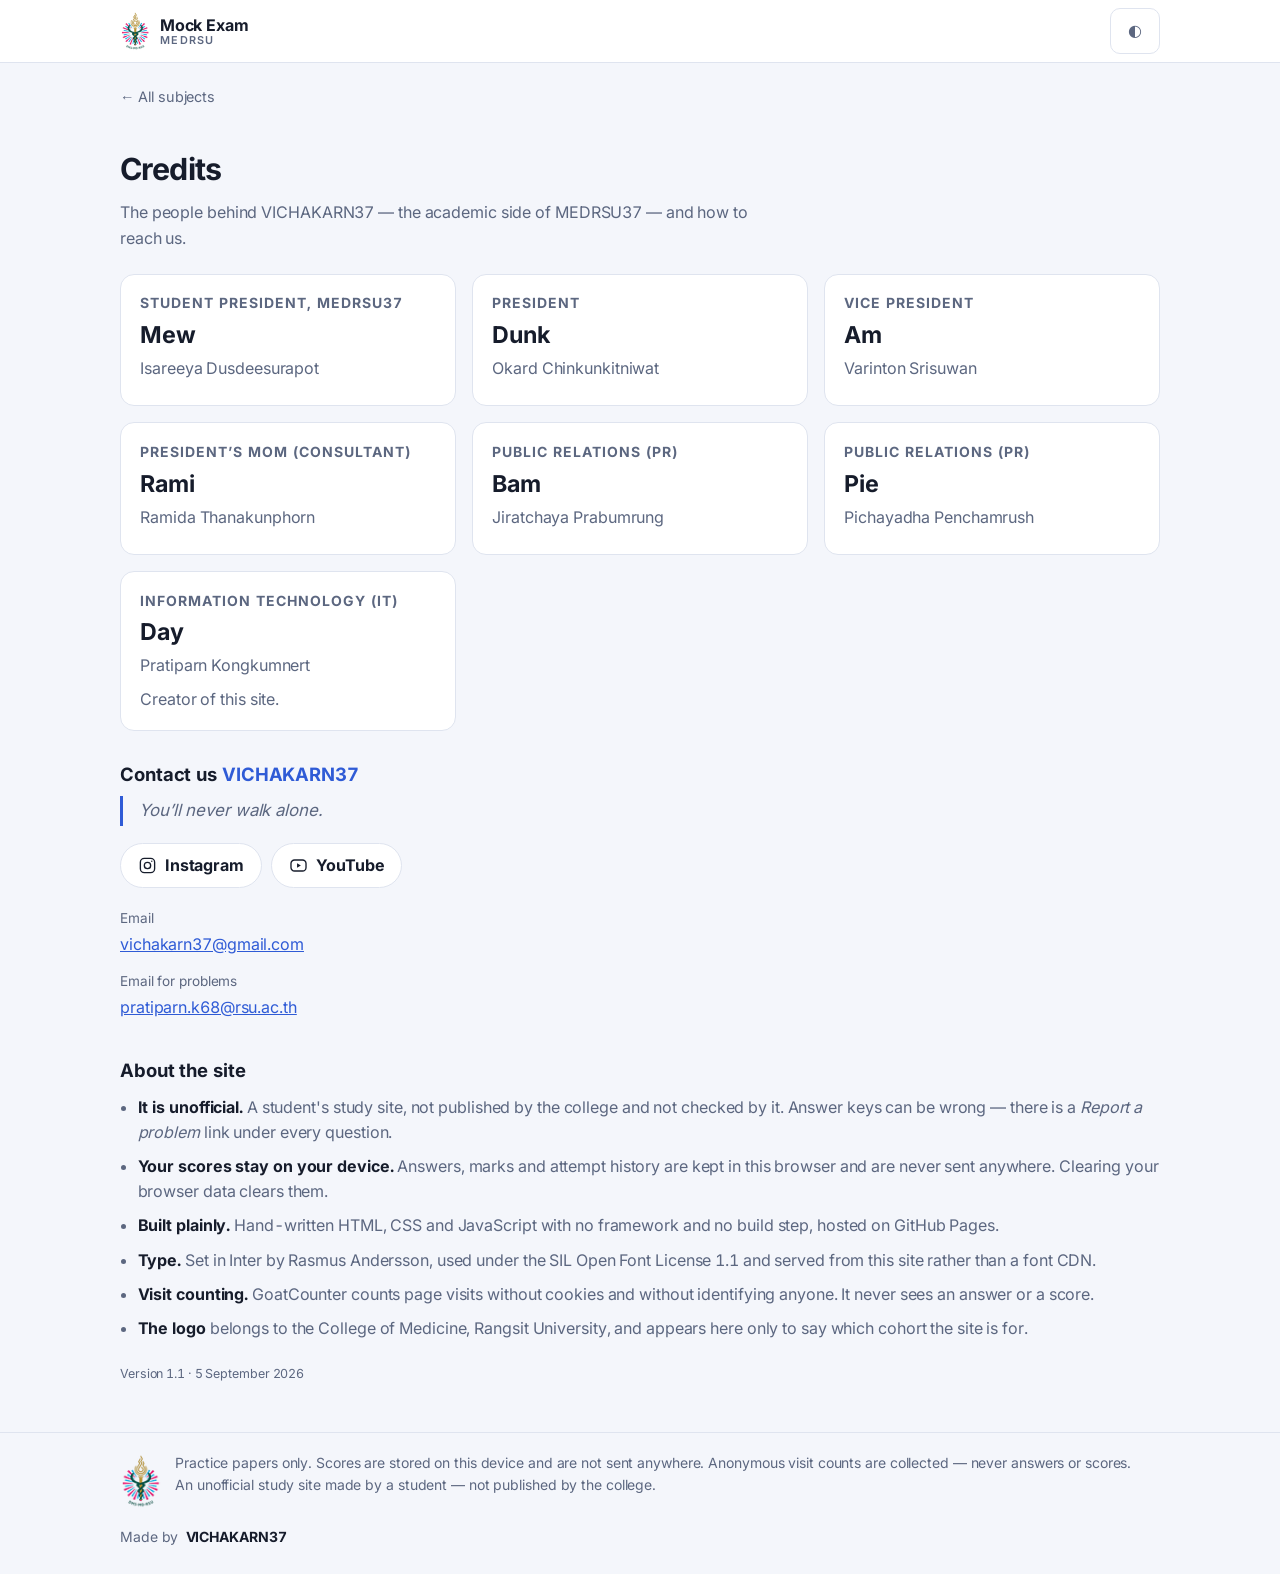
==== commit f7b265b0: "The egg no longer dies when a browser is one version behind Reported as "spam the card and nothing h" ====
--- a/credit.html
+++ b/credit.html
@@ -145,7 +145,7 @@
 
     <!-- Bumped by hand on each release. Worth having: when someone says the
          site looks wrong, this is how you tell a stale cache from a real bug. -->
-    <p class="site-version small muted">Version 1.0 · 5 September 2026</p>
+    <p class="site-version small muted">Version 1.1 · 5 September 2026</p>
   </section>
 </main>
 
@@ -164,7 +164,6 @@
 
 <script src="assets/js/store.js"></script>
 <script src="assets/js/theme.js"></script>
-<script src="assets/js/photos.js"></script>
 <script src="assets/js/credit.js"></script>
 <script src="assets/js/analytics.js"></script>
 </body>
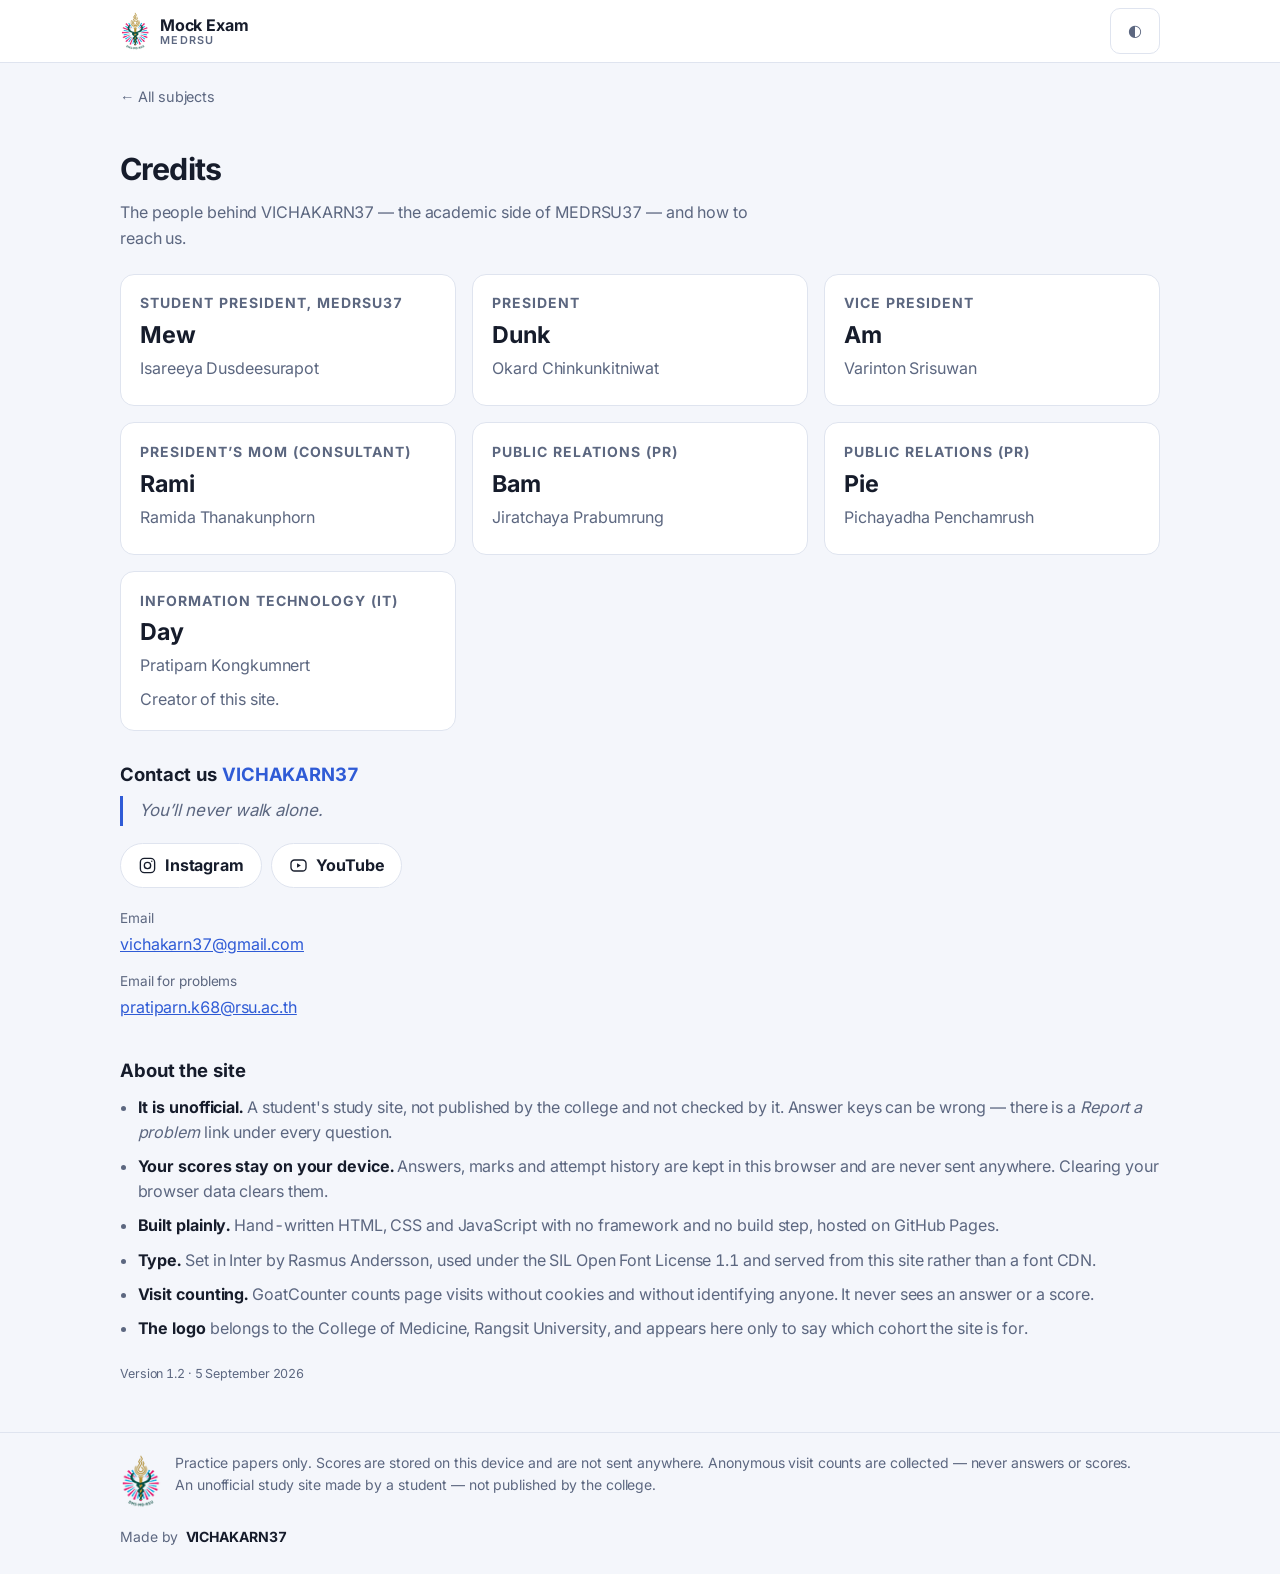
==== commit 62afbbc4: "Every name card turns over, not just Day's Each of the seven carries its own egg now, counting its o" ====
--- a/credit.html
+++ b/credit.html
@@ -42,45 +42,60 @@
       and how to reach us.</p>
   </section>
 
+  <!-- Every card turns over when it is tapped enough times in a row, to a
+       picture named after the person: day-1.jpg, mew-1.jpg and so on in
+       assets/img/creator/. A card with no picture there does nothing.
+       See assets/js/credit.js. -->
   <section class="credit-page">
-    <div class="credit-card">
-      <p class="credit-role small">Student President, MEDRSU37</p>
-      <p class="credit-who">Mew</p>
-      <p class="credit-full muted">Isareeya Dusdeesurapot</p>
+    <div class="credit-card egg-card" data-egg="mew">
+      <div class="egg-face egg-front">
+        <p class="credit-role small">Student President, MEDRSU37</p>
+        <p class="credit-who">Mew</p>
+        <p class="credit-full muted">Isareeya Dusdeesurapot</p>
+      </div>
     </div>
 
-    <div class="credit-card">
-      <p class="credit-role small">President</p>
-      <p class="credit-who">Dunk</p>
-      <p class="credit-full muted">Okard Chinkunkitniwat</p>
+    <div class="credit-card egg-card" data-egg="dunk">
+      <div class="egg-face egg-front">
+        <p class="credit-role small">President</p>
+        <p class="credit-who">Dunk</p>
+        <p class="credit-full muted">Okard Chinkunkitniwat</p>
+      </div>
     </div>
 
-    <div class="credit-card">
-      <p class="credit-role small">Vice President</p>
-      <p class="credit-who">Am</p>
-      <p class="credit-full muted">Varinton Srisuwan</p>
+    <div class="credit-card egg-card" data-egg="am">
+      <div class="egg-face egg-front">
+        <p class="credit-role small">Vice President</p>
+        <p class="credit-who">Am</p>
+        <p class="credit-full muted">Varinton Srisuwan</p>
+      </div>
     </div>
 
-    <div class="credit-card">
-      <p class="credit-role small">President’s Mom (consultant)</p>
-      <p class="credit-who">Rami</p>
-      <p class="credit-full muted">Ramida Thanakunphorn</p>
+    <div class="credit-card egg-card" data-egg="rami">
+      <div class="egg-face egg-front">
+        <p class="credit-role small">President’s Mom (consultant)</p>
+        <p class="credit-who">Rami</p>
+        <p class="credit-full muted">Ramida Thanakunphorn</p>
+      </div>
     </div>
 
-    <div class="credit-card">
-      <p class="credit-role small">Public Relations (PR)</p>
-      <p class="credit-who">Bam</p>
-      <p class="credit-full muted">Jiratchaya Prabumrung</p>
+    <div class="credit-card egg-card" data-egg="bam">
+      <div class="egg-face egg-front">
+        <p class="credit-role small">Public Relations (PR)</p>
+        <p class="credit-who">Bam</p>
+        <p class="credit-full muted">Jiratchaya Prabumrung</p>
+      </div>
     </div>
 
-    <div class="credit-card">
-      <p class="credit-role small">Public Relations (PR)</p>
-      <p class="credit-who">Pie</p>
-      <p class="credit-full muted">Pichayadha Penchamrush</p>
+    <div class="credit-card egg-card" data-egg="pie">
+      <div class="egg-face egg-front">
+        <p class="credit-role small">Public Relations (PR)</p>
+        <p class="credit-who">Pie</p>
+        <p class="credit-full muted">Pichayadha Penchamrush</p>
+      </div>
     </div>
 
-    <!-- Tap this one enough times and it turns over. See assets/js/credit.js. -->
-    <div class="credit-card egg-card" data-egg="creator">
+    <div class="credit-card egg-card" data-egg="day">
       <div class="egg-face egg-front">
         <p class="credit-role small">Information Technology (IT)</p>
         <p class="credit-who">Day</p>
@@ -145,7 +160,7 @@
 
     <!-- Bumped by hand on each release. Worth having: when someone says the
          site looks wrong, this is how you tell a stale cache from a real bug. -->
-    <p class="site-version small muted">Version 1.1 · 5 September 2026</p>
+    <p class="site-version small muted">Version 1.2 · 5 September 2026</p>
   </section>
 </main>
 
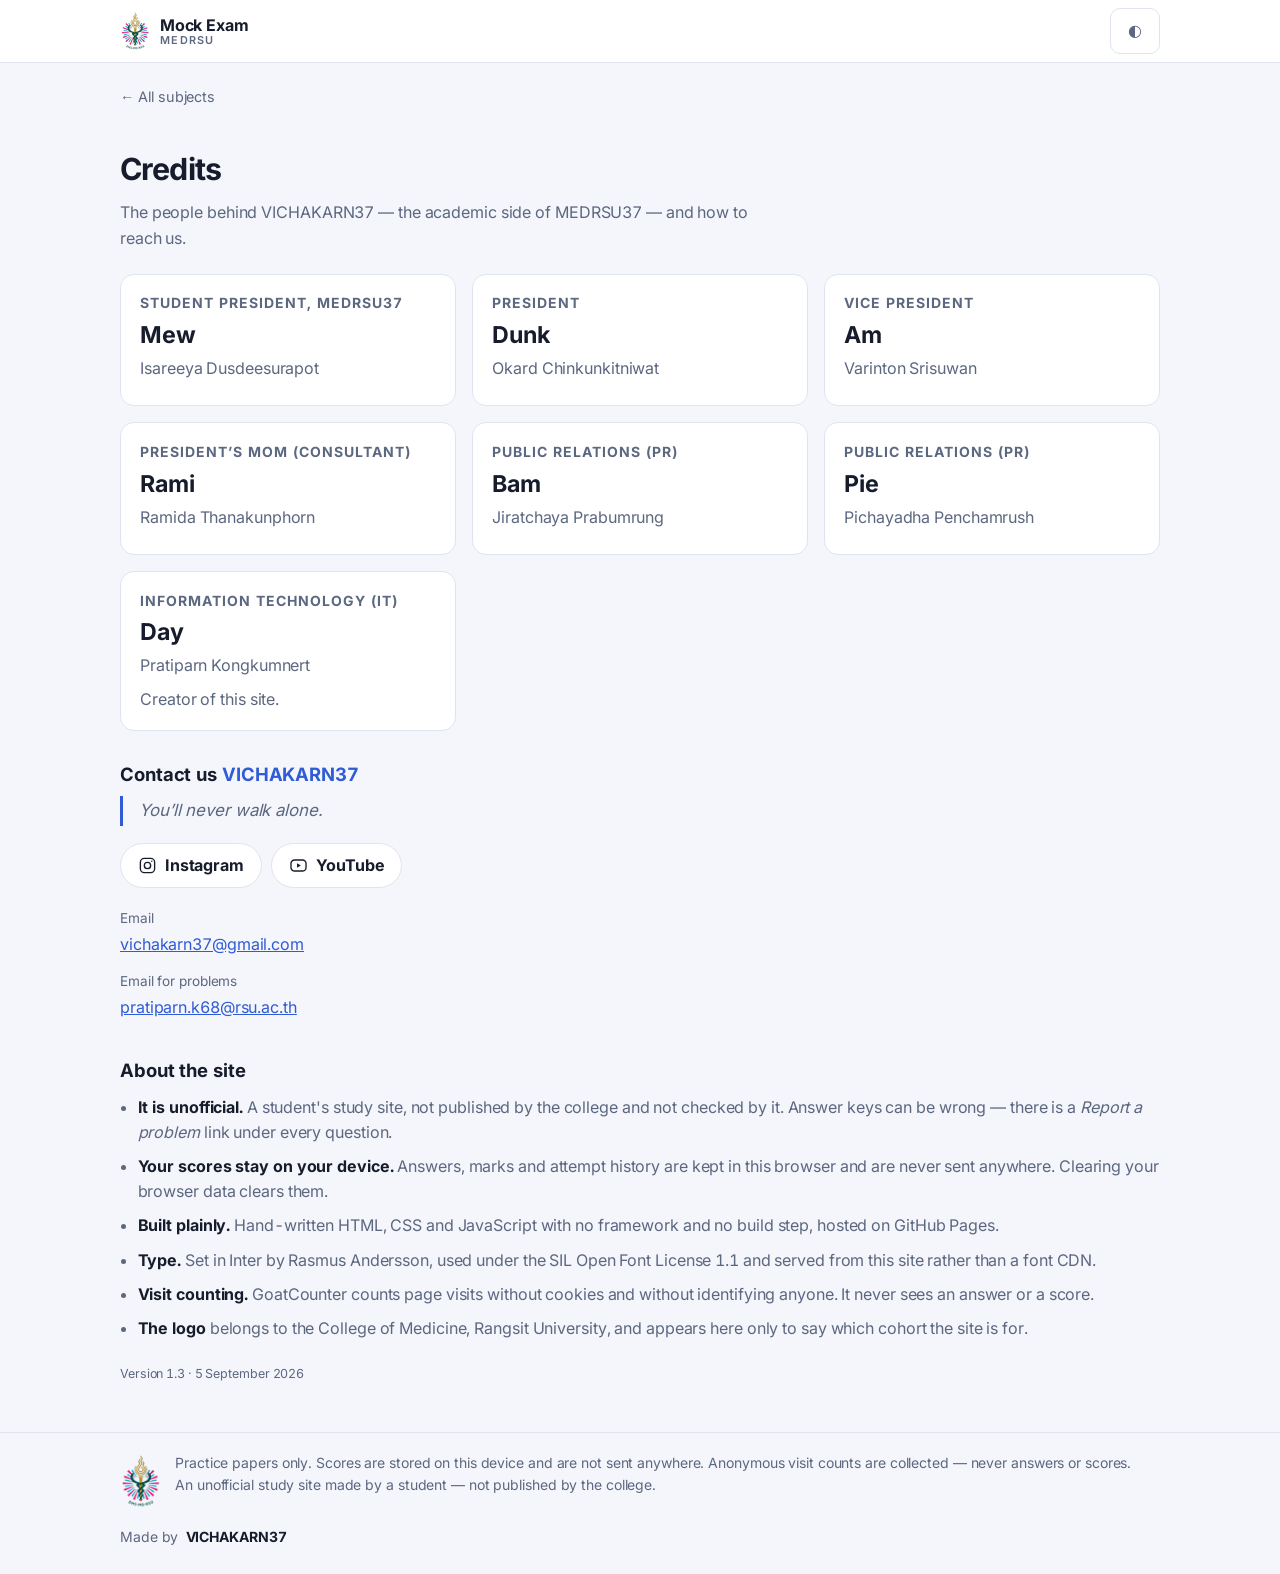
==== commit 802f2b88: "The cards no longer stop working when the page is a version behind Reported as "I can't push anyone " ====
--- a/credit.html
+++ b/credit.html
@@ -160,7 +160,7 @@
 
     <!-- Bumped by hand on each release. Worth having: when someone says the
          site looks wrong, this is how you tell a stale cache from a real bug. -->
-    <p class="site-version small muted">Version 1.2 · 5 September 2026</p>
+    <p class="site-version small muted">Version 1.3 · 5 September 2026</p>
   </section>
 </main>
 
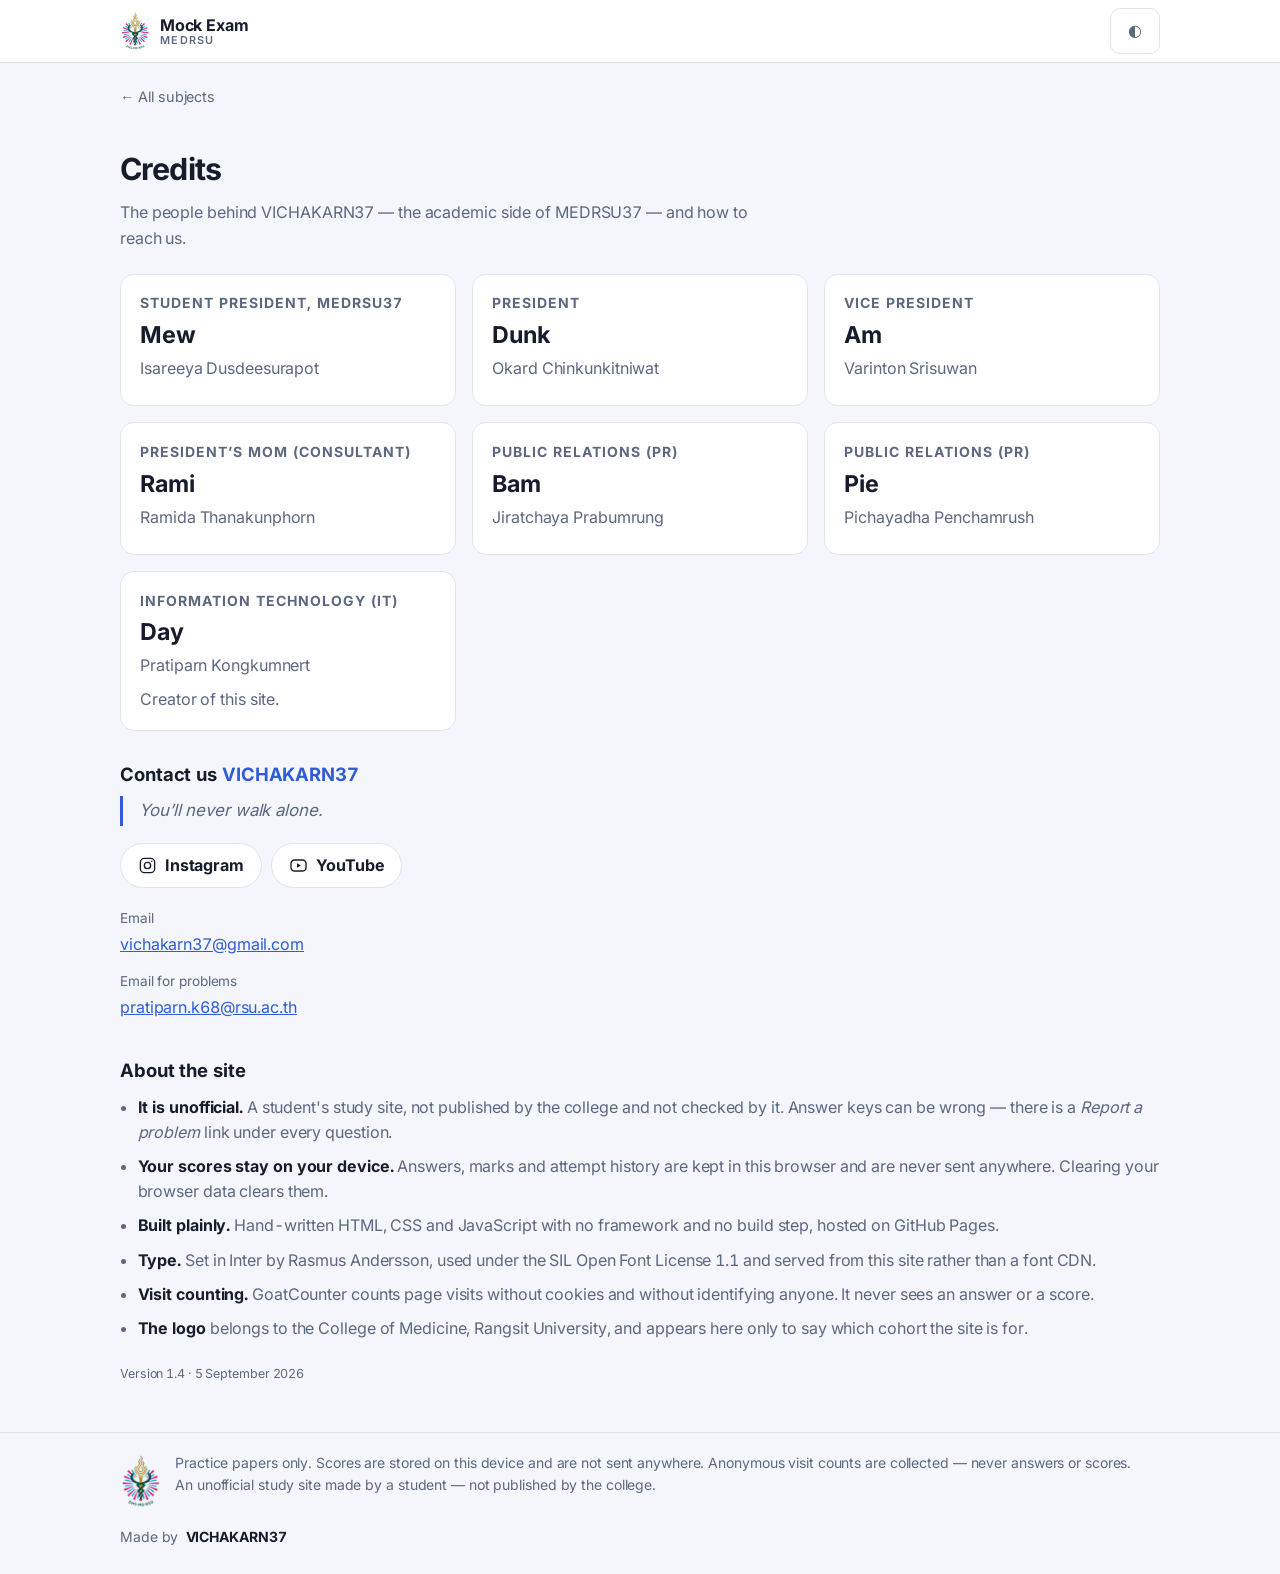
==== commit 51fb4619: "Stamp each release onto its assets so releases cannot mix tools/stamp_version.py puts ?v=<version> o" ====
--- a/credit.html
+++ b/credit.html
@@ -4,8 +4,8 @@
 <meta charset="utf-8">
 <meta name="viewport" content="width=device-width, initial-scale=1">
 <title>Credits · MDS Mock Exam</title>
-<link rel="icon" type="image/png" href="assets/img/favicon.png">
-<link rel="stylesheet" href="assets/css/style.css">
+<link rel="icon" type="image/png" href="assets/img/favicon.png?v=1.4">
+<link rel="stylesheet" href="assets/css/style.css?v=1.4">
 <script>
 /* Set the theme before first paint so dark-mode users never see a white flash. */
 (function () {
@@ -19,7 +19,7 @@
 <header class="site-header">
   <div class="wrap header-inner">
     <a class="brand" href="index.html">
-      <img class="brand-logo" src="assets/img/medrsu-logo@64.png"
+      <img class="brand-logo" src="assets/img/medrsu-logo@64.png?v=1.4"
            srcset="assets/img/medrsu-logo@64.png 1x, assets/img/medrsu-logo.png 2x"
            alt="" width="45" height="64">
       <span class="brand-text">
@@ -160,14 +160,14 @@
 
     <!-- Bumped by hand on each release. Worth having: when someone says the
          site looks wrong, this is how you tell a stale cache from a real bug. -->
-    <p class="site-version small muted">Version 1.3 · 5 September 2026</p>
+    <p class="site-version small muted">Version 1.4 · 5 September 2026</p>
   </section>
 </main>
 
 <footer class="site-footer">
   <div class="wrap footer-inner">
     <div class="footer-brand">
-      <img src="assets/img/medrsu-logo@64.png"
+      <img src="assets/img/medrsu-logo@64.png?v=1.4"
            srcset="assets/img/medrsu-logo@64.png 1x, assets/img/medrsu-logo.png 2x"
            alt="DMS-MD-RSU" width="45" height="64">
       <p class="muted small">Practice papers only. Scores are stored on this device and are not sent anywhere.<span id="privacyNote"></span><br>
@@ -177,9 +177,9 @@
   </div>
 </footer>
 
-<script src="assets/js/store.js"></script>
-<script src="assets/js/theme.js"></script>
-<script src="assets/js/credit.js"></script>
-<script src="assets/js/analytics.js"></script>
+<script src="assets/js/store.js?v=1.4"></script>
+<script src="assets/js/theme.js?v=1.4"></script>
+<script src="assets/js/credit.js?v=1.4"></script>
+<script src="assets/js/analytics.js?v=1.4"></script>
 </body>
 </html>
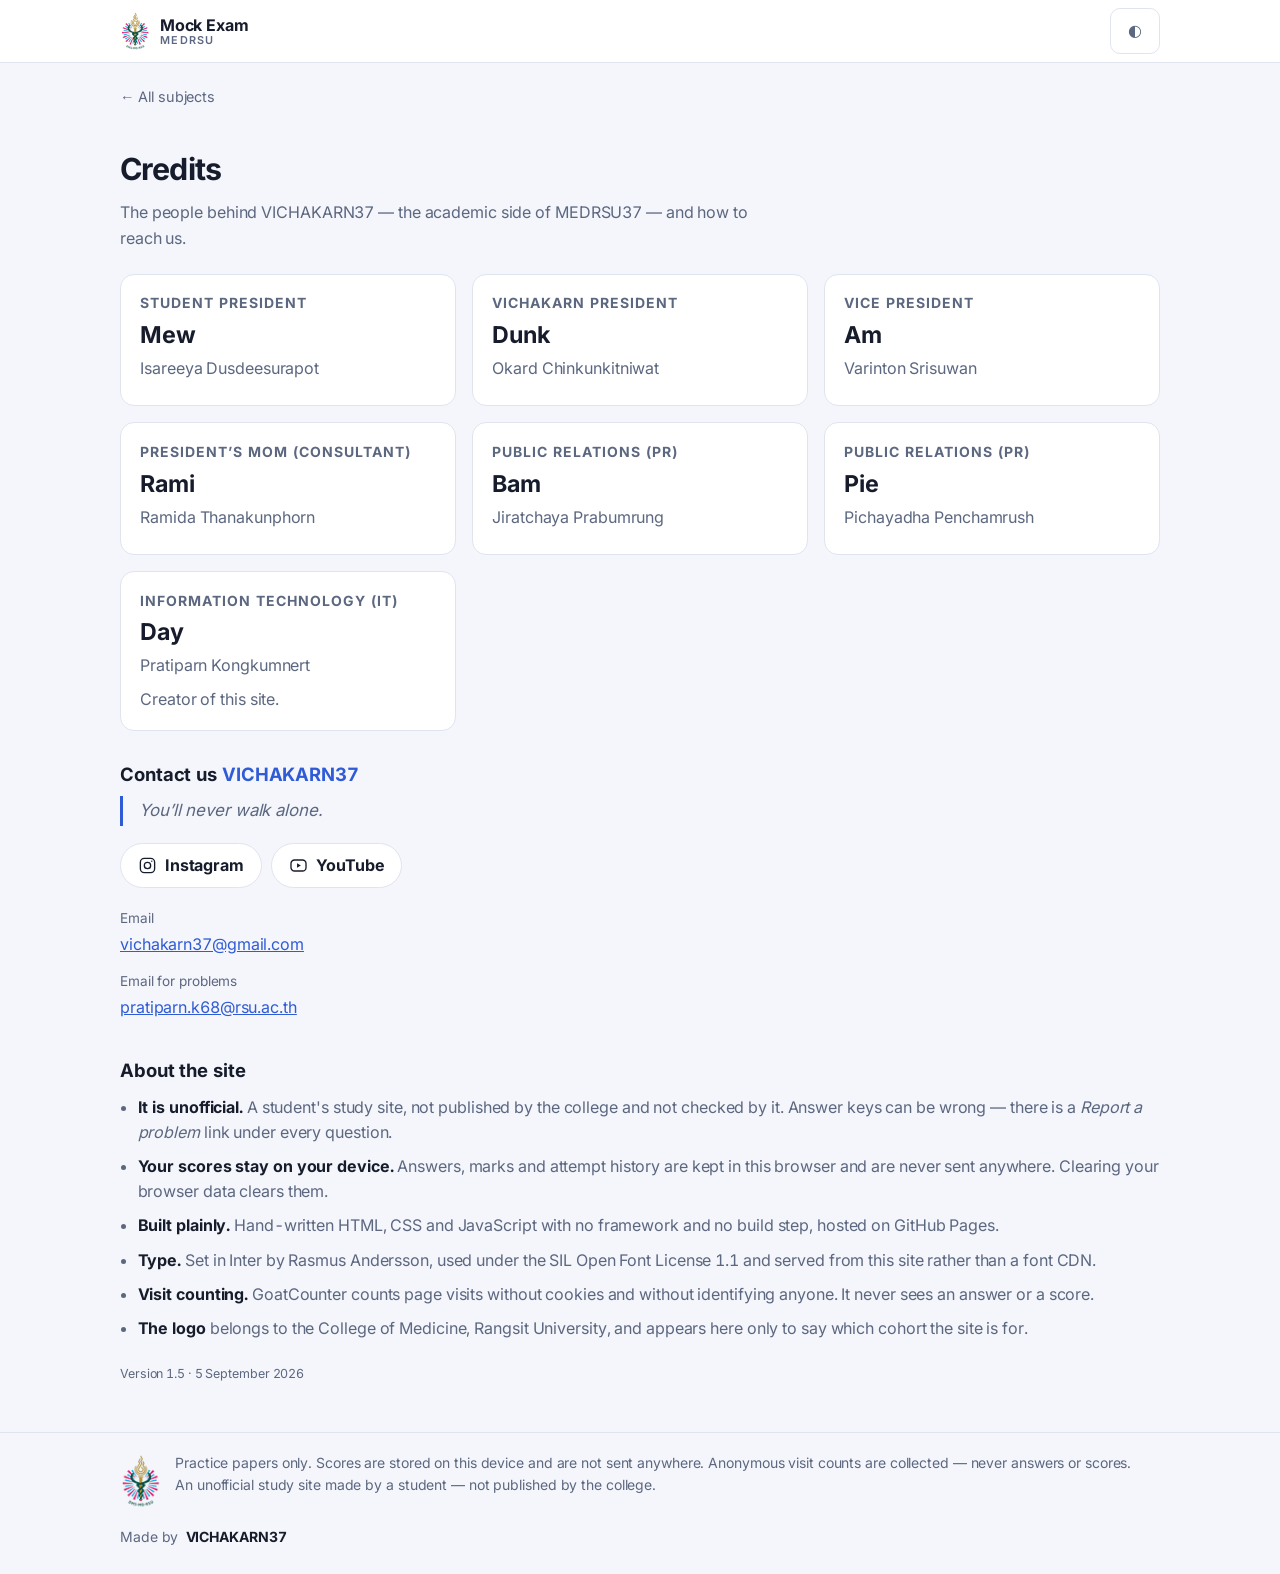
==== commit 1a950e2b: "Retitle two of the credits cards Mew is Student President, and Dunk is Vichakarn President — which a" ====
--- a/credit.html
+++ b/credit.html
@@ -4,8 +4,8 @@
 <meta charset="utf-8">
 <meta name="viewport" content="width=device-width, initial-scale=1">
 <title>Credits · MDS Mock Exam</title>
-<link rel="icon" type="image/png" href="assets/img/favicon.png?v=1.4">
-<link rel="stylesheet" href="assets/css/style.css?v=1.4">
+<link rel="icon" type="image/png" href="assets/img/favicon.png?v=1.5">
+<link rel="stylesheet" href="assets/css/style.css?v=1.5">
 <script>
 /* Set the theme before first paint so dark-mode users never see a white flash. */
 (function () {
@@ -19,7 +19,7 @@
 <header class="site-header">
   <div class="wrap header-inner">
     <a class="brand" href="index.html">
-      <img class="brand-logo" src="assets/img/medrsu-logo@64.png?v=1.4"
+      <img class="brand-logo" src="assets/img/medrsu-logo@64.png?v=1.5"
            srcset="assets/img/medrsu-logo@64.png 1x, assets/img/medrsu-logo.png 2x"
            alt="" width="45" height="64">
       <span class="brand-text">
@@ -49,7 +49,7 @@
   <section class="credit-page">
     <div class="credit-card egg-card" data-egg="mew">
       <div class="egg-face egg-front">
-        <p class="credit-role small">Student President, MEDRSU37</p>
+        <p class="credit-role small">Student President</p>
         <p class="credit-who">Mew</p>
         <p class="credit-full muted">Isareeya Dusdeesurapot</p>
       </div>
@@ -57,7 +57,7 @@
 
     <div class="credit-card egg-card" data-egg="dunk">
       <div class="egg-face egg-front">
-        <p class="credit-role small">President</p>
+        <p class="credit-role small">Vichakarn President</p>
         <p class="credit-who">Dunk</p>
         <p class="credit-full muted">Okard Chinkunkitniwat</p>
       </div>
@@ -160,14 +160,14 @@
 
     <!-- Bumped by hand on each release. Worth having: when someone says the
          site looks wrong, this is how you tell a stale cache from a real bug. -->
-    <p class="site-version small muted">Version 1.4 · 5 September 2026</p>
+    <p class="site-version small muted">Version 1.5 · 5 September 2026</p>
   </section>
 </main>
 
 <footer class="site-footer">
   <div class="wrap footer-inner">
     <div class="footer-brand">
-      <img src="assets/img/medrsu-logo@64.png?v=1.4"
+      <img src="assets/img/medrsu-logo@64.png?v=1.5"
            srcset="assets/img/medrsu-logo@64.png 1x, assets/img/medrsu-logo.png 2x"
            alt="DMS-MD-RSU" width="45" height="64">
       <p class="muted small">Practice papers only. Scores are stored on this device and are not sent anywhere.<span id="privacyNote"></span><br>
@@ -177,9 +177,9 @@
   </div>
 </footer>
 
-<script src="assets/js/store.js?v=1.4"></script>
-<script src="assets/js/theme.js?v=1.4"></script>
-<script src="assets/js/credit.js?v=1.4"></script>
-<script src="assets/js/analytics.js?v=1.4"></script>
+<script src="assets/js/store.js?v=1.5"></script>
+<script src="assets/js/theme.js?v=1.5"></script>
+<script src="assets/js/credit.js?v=1.5"></script>
+<script src="assets/js/analytics.js?v=1.5"></script>
 </body>
 </html>
